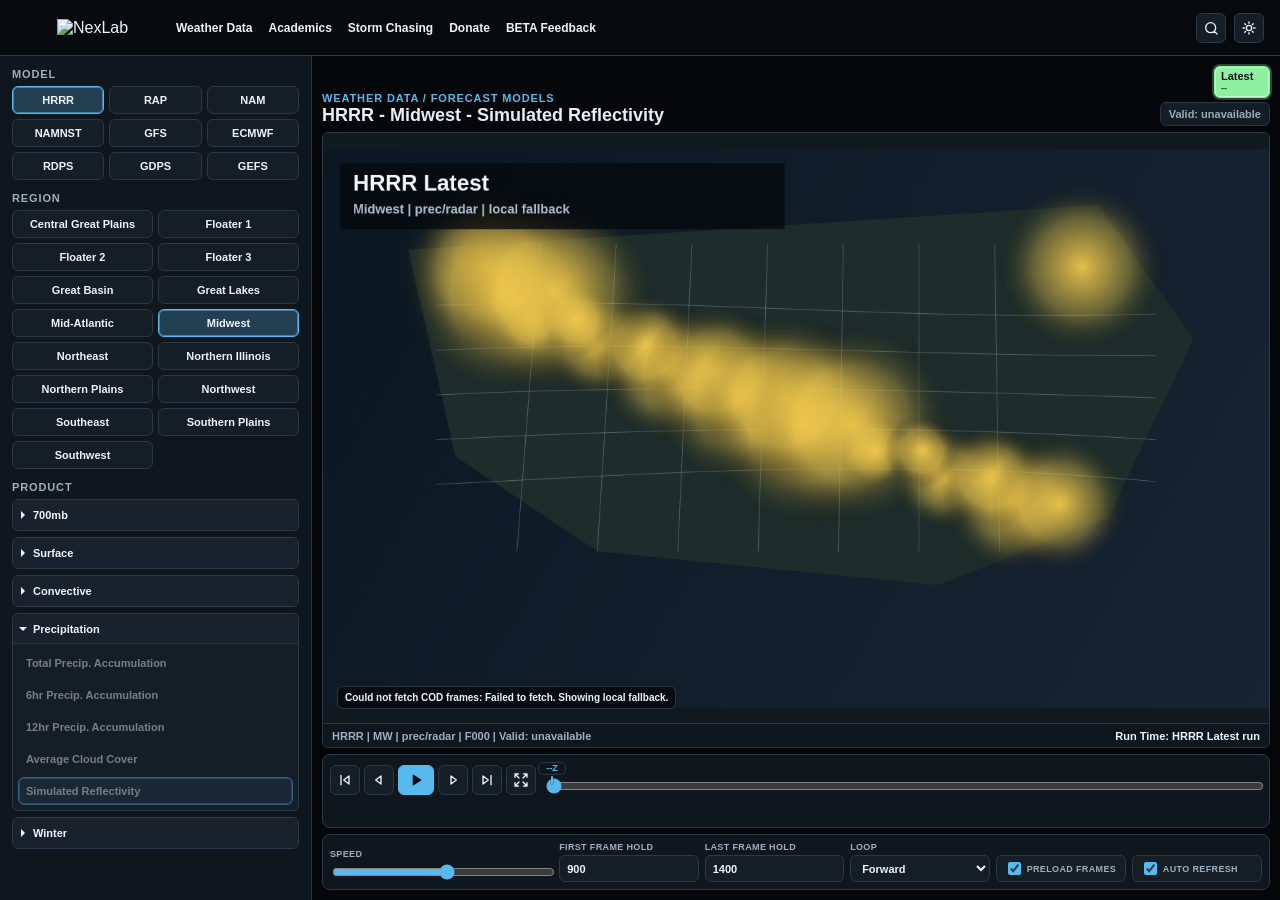
==== index.html @ e67a8fa1 "Add files via upload" ====
<!doctype html>
<html lang="en">
<head>
  <meta charset="utf-8">
  <meta name="viewport" content="width=device-width, initial-scale=1">
  <meta name="apple-mobile-web-app-capable" content="yes">
  <meta name="apple-mobile-web-app-title" content="NexLab Models">
  <meta name="theme-color" content="#05070a">
  <title>NexLab Forecast Models - Local Recreation</title>
  <link rel="stylesheet" href="styles.css">
</head>
<body>
  <header class="topbar">
    <a class="brand" href="#" aria-label="NexLab home">
      <img class="brand-cloud" src="https://www.nexlabweather.com/img/logo-cloud-filled.svg" alt="">
      <img class="brand-word" src="https://www.nexlabweather.com/img/logo-text.svg" alt="NexLab">
    </a>
    <nav class="nav" aria-label="Primary">
      <a href="#">Weather Data</a>
      <a href="#">Academics</a>
      <a href="#">Storm Chasing</a>
      <a href="#">Donate</a>
      <a href="#">BETA Feedback</a>
    </nav>
    <div class="toolbar" aria-label="Page tools">
      <button class="icon-button" type="button" title="Search" aria-label="Search">
        <svg viewBox="0 0 24 24"><path d="m21 21-4.3-4.3m2.3-5.2a7.5 7.5 0 1 1-15 0 7.5 7.5 0 0 1 15 0Z"/></svg>
      </button>
      <button id="themeToggle" class="icon-button" type="button" title="Toggle theme" aria-label="Toggle theme">
        <svg viewBox="0 0 24 24"><path d="M12 3v2m0 14v2m9-9h-2M5 12H3m15.4-6.4L17 7M7 17l-1.4 1.4M18.4 18.4 17 17M7 7 5.6 5.6"/><circle cx="12" cy="12" r="4"/></svg>
      </button>
    </div>
  </header>

  <main class="app-shell">
    <aside class="sidebar" aria-label="Forecast model controls">
      <section class="control-group">
        <div class="group-title">MODEL</div>
        <div id="modelButtons" class="option-grid model-grid"></div>
      </section>
      <section class="control-group">
        <div class="group-title">REGION</div>
        <div id="regionButtons" class="option-grid"></div>
      </section>
      <section class="control-group">
        <div class="group-title">PRODUCT</div>
        <div id="productButtons" class="option-grid product-grid"></div>
      </section>
    </aside>

    <section class="viewer" aria-label="Forecast model viewer">
      <div class="viewer-head">
        <div>
          <p class="crumb">Weather Data / Forecast Models</p>
          <h1 id="title">GFS - Continental US - Composite Reflectivity</h1>
        </div>
        <div class="run-head">
          <div id="runPicker" class="run-picker" role="group" aria-label="Model run"></div>
          <button id="frameInfoButton" class="frame-info-button" type="button">Frame info unavailable</button>
        </div>
      </div>

      <figure class="map-wrap">
        <div class="image-stage">
          <img id="modelImage" class="model-image" alt="COD forecast model frame">
          <canvas id="weatherCanvas" width="1320" height="780" aria-label="Synthetic weather model fallback"></canvas>
          <div id="loadingStatus" class="loading-status">Loading COD model frames...</div>
        </div>
        <figcaption id="caption">
          <span id="captionMain" class="caption-main">GFS | CONUS | Composite Reflectivity | Forecast hour 000</span>
          <span id="captionRun" class="caption-run">Run Time: unavailable</span>
        </figcaption>
      </figure>

      <div class="timeline-panel">
        <div class="transport" role="group" aria-label="Animation controls">
          <button id="firstFrame" class="icon-button" type="button" title="First frame" aria-label="First frame">
            <svg viewBox="0 0 24 24"><path d="M6 5v14M18 6l-8 6 8 6V6Z"/></svg>
          </button>
          <button id="prevFrame" class="icon-button" type="button" title="Previous frame" aria-label="Previous frame">
            <svg viewBox="0 0 24 24"><path d="m15 6-8 6 8 6V6Z"/></svg>
          </button>
          <button id="playPause" class="play-button" type="button" aria-label="Play animation">
            <svg viewBox="0 0 24 24"><path id="playIcon" d="M8 5v14l11-7L8 5Z"/></svg>
          </button>
          <button id="nextFrame" class="icon-button" type="button" title="Next frame" aria-label="Next frame">
            <svg viewBox="0 0 24 24"><path d="m9 6 8 6-8 6V6Z"/></svg>
          </button>
          <button id="lastFrame" class="icon-button" type="button" title="Last frame" aria-label="Last frame">
            <svg viewBox="0 0 24 24"><path d="M18 5v14M6 6l8 6-8 6V6Z"/></svg>
          </button>
          <button id="expandViewer" class="icon-button" type="button" title="Expand viewer" aria-label="Expand viewer">
            <svg viewBox="0 0 24 24"><path d="M8 3H3v5M16 3h5v5M21 16v5h-5M3 16v5h5M9 9 3 3M15 9l6-6M15 15l6 6M9 15l-6 6"/></svg>
          </button>
        </div>
        <div class="slider-wrap">
          <input id="frameSlider" type="range" min="0" max="84" step="3" value="0" aria-label="Forecast hour">
          <div id="sliderMarker" class="slider-marker" aria-hidden="true"><span>VT --</span></div>
        </div>
        <div id="frameTicks" class="frame-ticks" aria-hidden="true"></div>
      </div>

      <div class="loop-panel" aria-label="Loop settings">
        <label>
          <span>Speed</span>
          <input id="speedSlider" type="range" min="80" max="1200" step="20" value="650">
        </label>
        <label>
          <span>First frame hold</span>
          <input id="firstHold" type="number" min="0" max="5000" step="100" value="900">
        </label>
        <label>
          <span>Last frame hold</span>
          <input id="lastHold" type="number" min="0" max="5000" step="100" value="1400">
        </label>
        <label>
          <span>Loop</span>
          <select id="loopMode">
            <option value="forward">Forward</option>
            <option value="bounce">Bounce</option>
            <option value="once">Once</option>
          </select>
        </label>
        <label class="checkbox-label">
          <input id="preloadToggle" type="checkbox" checked>
          <span>Preload frames</span>
        </label>
        <label class="checkbox-label">
          <input id="autoRefreshToggle" type="checkbox" checked>
          <span>Auto refresh</span>
        </label>
      </div>

      <div id="hotkeyHelp" class="hotkey-help" hidden role="dialog" aria-modal="true" aria-labelledby="hotkeyHelpTitle">
        <div class="hotkey-help-panel">
          <div class="hotkey-help-head">
            <h2 id="hotkeyHelpTitle">Hotkeys</h2>
            <button id="closeHotkeyHelp" class="icon-button" type="button" title="Close hotkeys" aria-label="Close hotkeys">
              <svg viewBox="0 0 24 24"><path d="M18 6 6 18M6 6l12 12"/></svg>
            </button>
          </div>
          <div class="hotkey-list">
            <span><kbd>?</kbd> Hotkeys</span>
            <span><kbd>Esc</kbd> Close</span>
            <span><kbd>X</kbd> Expand</span>
            <span><kbd>U</kbd> Continental U.S.</span>
            <span><kbd>Space</kbd> Play / pause</span>
            <span><kbd>Left</kbd>/<kbd>Right</kbd> Frame</span>
            <span><kbd>Up</kbd>/<kbd>Down</kbd> Run time</span>
            <span><kbd>0</kbd> 0-3km CAPE</span>
            <span><kbd>1</kbd> 0-1km SRH</span>
            <span><kbd>3</kbd> 0-3km SRH</span>
            <span><kbd>6</kbd> 6hr helicity</span>
            <span><kbd>7</kbd> 700mb UVV</span>
            <span><kbd>B</kbd> SBCAPE</span>
            <span><kbd>D</kbd> Dewpoint</span>
            <span><kbd>E</kbd> Theta-E</span>
            <span><kbd>F</kbd> Floater 1</span>
            <span><kbd>G</kbd> Gusts</span>
            <span><kbd>H</kbd> Helicity swaths</span>
            <span><kbd>L</kbd> Lightning</span>
            <span><kbd>M</kbd> MLCAPE</span>
            <span><kbd>N</kbd> Northern Illinois</span>
            <span><kbd>P</kbd> Total precip</span>
            <span><kbd>R</kbd> Reflectivity</span>
            <span><kbd>S</kbd> Supercell composite</span>
            <span><kbd>T</kbd> Temperature</span>
            <span><kbd>V</kbd> VIL</span>
            <span><kbd>Shift</kbd>+<kbd>F</kbd> Floater 2</span>
            <span><kbd>Shift</kbd>+<kbd>P</kbd> Sig tor</span>
            <span><kbd>Shift</kbd>+<kbd>2</kbd> 250mb wind</span>
            <span><kbd>Shift</kbd>+<kbd>5</kbd> 500mb wind</span>
            <span><kbd>Shift</kbd>+<kbd>7</kbd> 700mb wind</span>
            <span><kbd>Shift</kbd>+<kbd>8</kbd> 850mb wind</span>
            <span><kbd>Shift</kbd>+<kbd>9</kbd> 925mb wind</span>
            <span><kbd>Shift</kbd>+<kbd>Space</kbd> Forward / rock</span>
            <span><kbd>Shift</kbd>+<kbd>V</kbd> 500mb vorticity</span>
            <span><kbd>Ctrl</kbd>+<kbd>F</kbd> Floater 3</span>
            <span><kbd>Ctrl</kbd>+<kbd>V</kbd> Surface vorticity</span>
          </div>
        </div>
      </div>
    </section>
  </main>

  <script src="app.js"></script>
</body>
</html>
---- styles.css ----
:root {
  color-scheme: dark;
  --bg: #05070a;
  --panel: #10161d;
  --panel-2: #151d26;
  --line: #2b3845;
  --line-strong: #425468;
  --text: #edf4fb;
  --muted: #9eb0bf;
  --accent: #58b9ef;
  --accent-2: #f2c94c;
  --hot: #f05a4f;
  --green: #58c783;
  --shadow: 0 18px 50px rgba(0, 0, 0, .35);
  font-family: Inter, Arial, Helvetica, sans-serif;
}

* { box-sizing: border-box; }

body {
  margin: 0;
  min-height: 100vh;
  background: var(--bg);
  color: var(--text);
}

body.light {
  color-scheme: light;
  --bg: #eef2f6;
  --panel: #ffffff;
  --panel-2: #f7f9fb;
  --line: #d6dee7;
  --line-strong: #aab9c8;
  --text: #17212b;
  --muted: #5e6f80;
  --shadow: 0 14px 40px rgba(38, 61, 82, .16);
}

.topbar {
  position: sticky;
  top: 0;
  z-index: 10;
  display: flex;
  align-items: center;
  gap: 18px;
  height: 56px;
  padding: 0 16px;
  border-bottom: 1px solid var(--line);
  background: rgba(7, 11, 15, .92);
  backdrop-filter: blur(12px);
}

body.light .topbar { background: rgba(255, 255, 255, .9); }

.brand {
  display: inline-flex;
  align-items: center;
  gap: 7px;
  color: var(--text);
  text-decoration: none;
  min-width: 142px;
}

.brand-cloud {
  width: 34px;
  height: auto;
  display: block;
}

.brand-word {
  width: 96px;
  height: auto;
  display: block;
}

.nav {
  display: flex;
  align-items: center;
  gap: 16px;
  flex: 1;
}

.nav a {
  color: var(--text);
  font-size: 12px;
  font-weight: 700;
  text-decoration: none;
  white-space: nowrap;
}

.nav a:hover { color: var(--accent); }

.toolbar {
  display: flex;
  gap: 8px;
}

button {
  font: inherit;
  color: inherit;
}

.icon-button,
.play-button {
  display: inline-grid;
  place-items: center;
  width: 30px;
  height: 30px;
  border: 1px solid var(--line);
  border-radius: 6px;
  background: var(--panel-2);
  cursor: pointer;
}

.icon-button:hover,
.play-button:hover {
  border-color: var(--accent);
}

.icon-button svg,
.play-button svg {
  width: 16px;
  height: 16px;
  fill: none;
  stroke: currentColor;
  stroke-width: 2;
  stroke-linecap: round;
  stroke-linejoin: round;
}

.play-button {
  width: 36px;
  background: var(--accent);
  color: #061019;
  border-color: var(--accent);
}

.play-button svg { fill: currentColor; stroke: currentColor; }

.app-shell {
  display: grid;
  grid-template-columns: 312px minmax(0, 1fr);
  height: calc(100vh - 56px);
  height: calc(100dvh - 56px);
  min-height: 0;
  overflow: hidden;
}

.sidebar {
  border-right: 1px solid var(--line);
  background: var(--panel);
  padding: 12px;
  overflow: auto;
}

.control-group + .control-group { margin-top: 12px; }

.group-title,
.label,
.crumb {
  color: var(--muted);
  font-size: 11px;
  font-weight: 800;
  letter-spacing: .08em;
  text-transform: uppercase;
}

.option-grid {
  display: grid;
  grid-template-columns: repeat(2, minmax(0, 1fr));
  gap: 5px;
  margin-top: 6px;
}

.model-grid { grid-template-columns: repeat(3, minmax(0, 1fr)); }
.product-grid {
  display: block;
}

.option {
  min-height: 28px;
  display: grid;
  align-items: center;
  padding: 5px 7px;
  border: 1px solid var(--line);
  border-radius: 6px;
  background: var(--panel-2);
  color: var(--text);
  font-size: 11px;
  font-weight: 800;
  line-height: 1.15;
  cursor: pointer;
  user-select: none;
}

.option:hover { border-color: var(--line-strong); }
.option.active {
  border-color: var(--accent);
  background: color-mix(in srgb, var(--accent) 22%, var(--panel-2));
  box-shadow: inset 0 0 0 1px color-mix(in srgb, var(--accent) 55%, transparent);
}

.viewer {
  min-width: 0;
  min-height: 0;
  display: grid;
  grid-template-rows: auto minmax(0, 1fr) auto auto;
  padding: 10px;
  overflow: hidden;
}

.viewer-head {
  display: flex;
  align-items: flex-end;
  justify-content: space-between;
  gap: 10px;
  margin-bottom: 6px;
}

.viewer-head > div:first-child {
  min-width: 0;
}

.crumb {
  margin: 0 0 2px;
  color: var(--accent);
}

h1 {
  margin: 0;
  font-size: 18px;
  line-height: 1.1;
  white-space: nowrap;
  overflow: hidden;
  text-overflow: ellipsis;
}

.run-picker {
  display: flex;
  gap: 4px;
  flex-wrap: wrap;
  justify-content: flex-end;
}

.run-head {
  display: grid;
  justify-items: end;
  gap: 4px;
  min-width: 280px;
}

.frame-info-button {
  max-width: 100%;
  min-height: 24px;
  border: 1px solid var(--line);
  border-radius: 6px;
  background: var(--panel-2);
  color: var(--muted);
  padding: 0 8px;
  font-size: 11px;
  font-weight: 900;
  line-height: 1.1;
  white-space: nowrap;
  overflow: hidden;
  text-overflow: ellipsis;
  cursor: default;
}

.run {
  min-width: 56px;
  min-height: 32px;
  border: 1px solid var(--line);
  border-radius: 6px;
  background: var(--panel-2);
  color: var(--text);
  font-weight: 800;
  cursor: pointer;
  padding: 3px 6px;
  text-align: left;
}

.run.active {
  border-color: #8ff0a4;
  color: #07150b;
  background: #8ff0a4;
  box-shadow: 0 0 0 2px rgba(143, 240, 164, .28), inset 0 0 0 1px rgba(255, 255, 255, .45);
}

.run.partial {
  border-color: var(--accent-2);
  background: color-mix(in srgb, var(--accent-2) 22%, var(--panel-2));
}

.run.full {
  border-color: #8ff0a4;
  background: color-mix(in srgb, #8ff0a4 22%, var(--panel-2));
}

.run.active.partial {
  border-color: var(--accent-2);
  background: var(--accent-2);
  color: #07150b;
  box-shadow: 0 0 0 2px color-mix(in srgb, var(--accent-2) 30%, transparent), inset 0 0 0 1px rgba(255, 255, 255, .45);
}

.run.active.full {
  border-color: #8ff0a4;
  background: #8ff0a4;
  color: #07150b;
  box-shadow: 0 0 0 2px rgba(143, 240, 164, .28), inset 0 0 0 1px rgba(255, 255, 255, .45);
}

.run-name,
.run-progress {
  display: block;
  line-height: 1.05;
}

.run-name {
  font-size: 11px;
}

.run-progress {
  margin-top: 2px;
  color: var(--muted);
  font-size: 9px;
  font-weight: 900;
}

.run.active .run-progress {
  color: #0b4a1c;
}

.run.full .run-progress {
  color: #8ff0a4;
}

.run.active.full .run-progress {
  color: #0b4a1c;
}

.run.partial .run-progress {
  color: var(--accent-2);
}

.run.active.partial .run-progress {
  color: #0b4a1c;
}

.map-wrap {
  margin: 0;
  min-height: 0;
  display: grid;
  grid-template-rows: minmax(0, 1fr) auto;
  border: 1px solid var(--line);
  border-radius: 6px;
  overflow: hidden;
  background: #111820;
  box-shadow: var(--shadow);
}

.image-stage {
  position: relative;
  min-height: 0;
  display: grid;
  place-items: center;
  background: #101820;
}

.model-image,
canvas {
  display: block;
  width: 100%;
  height: 100%;
  min-height: 0;
  max-height: 100%;
  background: #101820;
  object-fit: contain;
}

canvas {
  display: none;
}

.using-fallback canvas {
  display: block;
}

.using-fallback .model-image {
  display: none;
}

.loading-status {
  position: absolute;
  left: 14px;
  bottom: 14px;
  max-width: calc(100% - 28px);
  padding: 5px 7px;
  border: 1px solid rgba(255,255,255,.16);
  border-radius: 6px;
  background: rgba(5, 8, 12, .78);
  color: #edf4fb;
  font-size: 10px;
  font-weight: 800;
  pointer-events: none;
}

figcaption {
  min-height: 24px;
  display: flex;
  align-items: center;
  justify-content: space-between;
  gap: 12px;
  padding: 0 9px;
  border-top: 1px solid var(--line);
  background: var(--panel);
  color: var(--muted);
  font-size: 11px;
  font-weight: 700;
  white-space: nowrap;
  overflow: hidden;
  text-overflow: ellipsis;
}

.caption-main {
  min-width: 0;
  overflow: hidden;
  text-overflow: ellipsis;
  white-space: nowrap;
}

.caption-run {
  flex: 0 0 auto;
  margin-left: auto;
  color: var(--text);
  text-align: right;
  white-space: nowrap;
}

.timeline-panel {
  display: grid;
  grid-template-columns: auto minmax(0, 1fr);
  gap: 8px;
  align-items: center;
  margin-top: 6px;
  padding: 7px;
  border: 1px solid var(--line);
  border-radius: 8px;
  background: var(--panel);
}

.viewer.expanded,
.viewer:fullscreen {
  position: fixed;
  inset: 0;
  z-index: 100;
  width: 100vw;
  height: 100vh;
  padding: 14px;
  background: var(--bg);
}

.viewer.expanded .viewer-head,
.viewer:fullscreen .viewer-head {
  margin-bottom: 10px;
}

.viewer.expanded .timeline-panel,
.viewer:fullscreen .timeline-panel {
  margin-top: 10px;
}

.viewer.expanded .loop-panel,
.viewer:fullscreen .loop-panel {
  margin-top: 8px;
}

.transport {
  display: flex;
  align-items: center;
  gap: 4px;
}

input[type="range"] {
  width: 100%;
  accent-color: var(--accent);
}

.slider-wrap {
  min-width: 0;
  position: relative;
  padding-top: 14px;
}

.slider-marker {
  position: absolute;
  top: 0;
  left: 0;
  transform: translateX(-50%);
  display: grid;
  justify-items: center;
  gap: 1px;
  color: var(--accent);
  font-size: 9px;
  font-weight: 900;
  line-height: 1;
  pointer-events: none;
  white-space: nowrap;
  text-align: center;
}

.slider-marker::after {
  content: "";
  width: 2px;
  height: 8px;
  border-radius: 2px;
  background: currentColor;
  box-shadow: 0 0 0 1px rgba(0,0,0,.22);
}

.slider-marker span {
  min-width: 28px;
  padding: 1px 4px;
  border: 1px solid var(--line);
  border-radius: 5px;
  background: var(--panel);
  text-align: center;
}

.frame-ticks {
  grid-column: 2;
  position: relative;
  height: 14px;
  color: var(--muted);
  font-size: 9px;
  font-weight: 700;
  padding: 0;
}

.frame-ticks span {
  position: absolute;
  top: 0;
  transform: translateX(-50%);
  text-align: center;
  white-space: nowrap;
}

.loop-panel {
  display: grid;
  grid-template-columns: minmax(150px, 1.2fr) repeat(3, minmax(104px, .75fr)) repeat(2, minmax(112px, .7fr));
  gap: 6px;
  align-items: end;
  margin-top: 6px;
  padding: 7px;
  border: 1px solid var(--line);
  border-radius: 8px;
  background: var(--panel);
}

.loop-panel label {
  display: grid;
  gap: 3px;
  color: var(--muted);
  font-size: 9px;
  font-weight: 800;
  letter-spacing: .04em;
  text-transform: uppercase;
}

.loop-panel input[type="number"],
.loop-panel select {
  width: 100%;
  min-height: 27px;
  border: 1px solid var(--line);
  border-radius: 6px;
  background: var(--panel-2);
  color: var(--text);
  padding: 0 7px;
  font: inherit;
  font-size: 11px;
  font-weight: 800;
}

.checkbox-label {
  grid-template-columns: auto 1fr;
  align-items: center;
  min-height: 27px;
  padding: 0 7px;
  border: 1px solid var(--line);
  border-radius: 6px;
  background: var(--panel-2);
}

.checkbox-label input {
  accent-color: var(--accent);
}

.option[disabled] {
  opacity: .45;
  cursor: not-allowed;
}

.option .count {
  color: var(--muted);
  font-size: 10px;
  font-weight: 800;
}

.product-accordion {
  border: 1px solid var(--line);
  border-radius: 6px;
  overflow: hidden;
  background: var(--panel-2);
}

.product-accordion + .product-accordion {
  margin-top: 6px;
}

.product-accordion-header {
  width: 100%;
  min-height: 30px;
  display: grid;
  grid-template-columns: minmax(0, 1fr) auto;
  align-items: center;
  gap: 8px;
  border: 0;
  border-bottom: 1px solid transparent;
  background: color-mix(in srgb, var(--panel-2) 82%, var(--line));
  color: var(--text);
  padding: 0 8px;
  font-size: 11px;
  font-weight: 900;
  text-align: left;
  cursor: pointer;
}

.product-accordion-header::before {
  content: "";
  width: 0;
  height: 0;
  border-left: 4px solid currentColor;
  border-top: 4px solid transparent;
  border-bottom: 4px solid transparent;
  transform: rotate(0deg);
  transition: transform .15s ease;
}

.product-accordion-header {
  grid-template-columns: auto minmax(0, 1fr) auto;
}

.product-accordion.open .product-accordion-header {
  border-bottom-color: var(--line);
}

.product-accordion.open .product-accordion-header::before {
  transform: rotate(90deg);
}

.product-accordion-meta {
  color: var(--muted);
  font-size: 10px;
  font-weight: 800;
}

.product-accordion-list {
  display: none;
  padding: 5px;
}

.product-accordion.open .product-accordion-list {
  display: grid;
  gap: 4px;
}

.product-option {
  border-color: transparent;
  background: transparent;
  grid-template-columns: minmax(0, 1fr);
  justify-items: start;
}

.product-option:hover {
  background: color-mix(in srgb, var(--accent) 10%, transparent);
}

.product-option.active {
  background: color-mix(in srgb, var(--accent) 18%, transparent);
}

.hotkey-help {
  position: fixed;
  inset: 0;
  z-index: 200;
  display: grid;
  place-items: center;
  padding: 24px;
  background: rgba(0, 0, 0, .66);
}

.hotkey-help[hidden] {
  display: none;
}

.hotkey-help-panel {
  width: min(820px, 100%);
  max-height: min(760px, calc(100vh - 48px));
  overflow: auto;
  border: 1px solid var(--line-strong);
  border-radius: 8px;
  background: var(--panel);
  box-shadow: var(--shadow);
}

.hotkey-help-head {
  position: sticky;
  top: 0;
  display: flex;
  align-items: center;
  justify-content: space-between;
  gap: 12px;
  padding: 14px 16px;
  border-bottom: 1px solid var(--line);
  background: var(--panel);
}

.hotkey-help h2 {
  margin: 0;
  color: var(--text);
  font-size: 22px;
  line-height: 1.1;
}

.hotkey-list {
  display: grid;
  grid-template-columns: repeat(2, minmax(0, 1fr));
  gap: 10px 18px;
  padding: 16px;
  color: var(--muted);
  font-size: 15px;
  font-weight: 800;
}

kbd {
  display: inline-grid;
  place-items: center;
  min-width: 30px;
  min-height: 26px;
  margin-right: 6px;
  padding: 2px 8px;
  border: 1px solid var(--line-strong);
  border-bottom-width: 2px;
  border-radius: 5px;
  background: var(--panel-2);
  color: var(--text);
  font: inherit;
  font-size: 13px;
}

@media (max-width: 980px) {
  .topbar {
    height: auto;
    min-height: 70px;
    flex-wrap: wrap;
    gap: 12px;
    padding: 14px;
  }

  .nav {
    order: 3;
    width: 100%;
    gap: 14px;
    overflow-x: auto;
    padding-bottom: 2px;
  }

  .toolbar { margin-left: auto; }

  .app-shell {
    grid-template-columns: 1fr;
    height: auto;
    min-height: 0;
    overflow: visible;
  }

  .sidebar {
    display: grid;
    grid-template-columns: repeat(2, minmax(0, 1fr));
    gap: 18px;
    border-right: 0;
    border-bottom: 1px solid var(--line);
  }

  .control-group + .control-group {
    margin-top: 0;
  }

  .loop-panel {
    grid-template-columns: repeat(2, minmax(0, 1fr));
  }
}

@media (max-width: 700px) {
  .topbar {
    min-height: 48px;
    padding: 8px 10px;
    gap: 8px;
  }

  .brand {
    min-width: 118px;
  }

  .brand-cloud {
    width: 28px;
  }

  .brand-word {
    width: 82px;
  }

  .nav,
  .toolbar {
    display: none;
  }

  .app-shell {
    display: block;
  }

  .sidebar,
  .viewer {
    padding: 8px;
  }

  .sidebar {
    grid-template-columns: 1fr;
    max-height: 38dvh;
    overflow: auto;
  }

  .control-group + .control-group {
    margin-top: 8px;
  }

  .option-grid {
    grid-template-columns: repeat(2, minmax(0, 1fr));
  }

  .model-grid {
    grid-template-columns: repeat(3, minmax(0, 1fr));
  }

  .option {
    min-height: 34px;
    font-size: 12px;
    padding: 6px 7px;
  }

  .viewer-head,
  .timeline-panel {
    grid-template-columns: 1fr;
  }

  .viewer {
    height: auto;
    overflow: visible;
  }

  .map-wrap {
    height: clamp(300px, 48dvh, 520px);
    min-height: 0;
  }

  .viewer-head {
    align-items: flex-start;
    gap: 6px;
  }

  .run-picker {
    width: 100%;
    flex-wrap: nowrap;
    justify-content: flex-start;
    overflow-x: auto;
    padding-bottom: 2px;
  }

  .run {
    flex: 0 0 auto;
    min-width: 62px;
  }

  .run-head {
    justify-items: start;
    min-width: 0;
    width: 100%;
  }

  h1 {
    font-size: 16px;
    white-space: normal;
  }

  figcaption {
    min-height: 28px;
    font-size: 10px;
    gap: 8px;
  }

  .caption-run {
    max-width: 46%;
    overflow: hidden;
    text-overflow: ellipsis;
  }

  .frame-ticks {
    grid-column: 1;
    height: 18px;
    font-size: 10px;
    overflow: hidden;
  }

  .timeline-panel {
    gap: 6px;
    padding: 6px;
  }

  .transport {
    justify-content: space-between;
  }

  .icon-button,
  .play-button {
    width: 36px;
    height: 34px;
  }

  .loop-panel {
    grid-template-columns: repeat(2, minmax(0, 1fr));
  }

  .loop-panel label:first-child {
    grid-column: 1 / -1;
  }

  .hotkey-list {
    grid-template-columns: 1fr;
  }

  .hotkey-help {
    padding: 10px;
  }

  .hotkey-help-panel {
    max-height: calc(100dvh - 20px);
  }
}
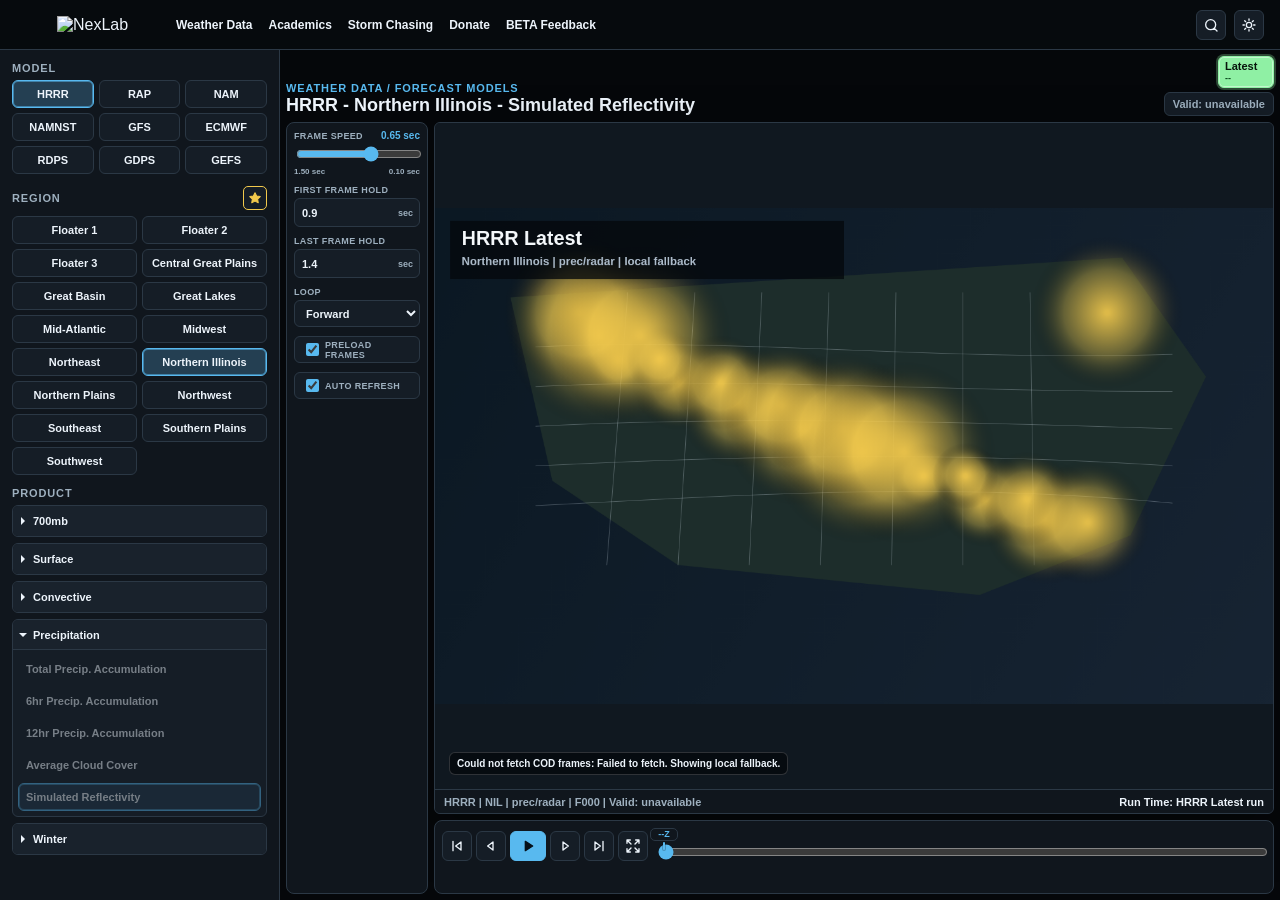
==== commit 85ffcfc2: "Add files via upload" ====
--- a/index.html
+++ b/index.html
@@ -39,7 +39,12 @@
         <div id="modelButtons" class="option-grid model-grid"></div>
       </section>
       <section class="control-group">
-        <div class="group-title">REGION</div>
+        <div class="group-title-row">
+          <div class="group-title">REGION</div>
+          <button id="defaultRegionButton" class="default-region-button" type="button" title="Set selected region as default" aria-label="Set selected region as default" aria-pressed="false">
+            <svg viewBox="0 0 24 24" aria-hidden="true"><path d="m12 3 2.8 5.7 6.2.9-4.5 4.4 1.1 6.2-5.6-2.9-5.6 2.9 1.1-6.2L3 9.6l6.2-.9L12 3Z"/></svg>
+          </button>
+        </div>
         <div id="regionButtons" class="option-grid"></div>
       </section>
       <section class="control-group">
@@ -101,23 +106,24 @@
       </div>
 
       <div class="loop-panel" aria-label="Loop settings">
-        <label>
-          <span>Speed</span>
-          <input id="speedSlider" type="range" min="80" max="1200" step="20" value="650">
+        <label class="speed-setting">
+          <span class="control-label-row"><span>Frame speed</span><output id="speedValue">0.65 sec</output></span>
+          <input id="speedSlider" type="range" min="100" max="1500" step="50" value="950" aria-label="Frame speed; move right for faster">
+          <span class="range-scale"><span>1.50 sec</span><span>0.10 sec</span></span>
         </label>
         <label>
           <span>First frame hold</span>
-          <input id="firstHold" type="number" min="0" max="5000" step="100" value="900">
+          <span class="unit-input"><input id="firstHold" type="number" min="0" max="5" step="0.1" value="0.9"><span>sec</span></span>
         </label>
         <label>
           <span>Last frame hold</span>
-          <input id="lastHold" type="number" min="0" max="5000" step="100" value="1400">
+          <span class="unit-input"><input id="lastHold" type="number" min="0" max="5" step="0.1" value="1.4"><span>sec</span></span>
         </label>
         <label>
           <span>Loop</span>
           <select id="loopMode">
             <option value="forward">Forward</option>
-            <option value="bounce">Bounce</option>
+            <option value="bounce">Rock</option>
             <option value="once">Once</option>
           </select>
         </label>
--- a/styles.css
+++ b/styles.css
@@ -43,7 +43,7 @@
   display: flex;
   align-items: center;
   gap: 18px;
-  height: 56px;
+  height: 50px;
   padding: 0 16px;
   border-bottom: 1px solid var(--line);
   background: rgba(7, 11, 15, .92);
@@ -139,9 +139,9 @@
 
 .app-shell {
   display: grid;
-  grid-template-columns: 312px minmax(0, 1fr);
-  height: calc(100vh - 56px);
-  height: calc(100dvh - 56px);
+  grid-template-columns: 280px minmax(0, 1fr);
+  height: calc(100vh - 50px);
+  height: calc(100dvh - 50px);
   min-height: 0;
   overflow: hidden;
 }
@@ -155,6 +155,13 @@
 
 .control-group + .control-group { margin-top: 12px; }
 
+.group-title-row {
+  display: flex;
+  align-items: center;
+  justify-content: space-between;
+  gap: 8px;
+}
+
 .group-title,
 .label,
 .crumb {
@@ -163,6 +170,42 @@
   font-weight: 800;
   letter-spacing: .08em;
   text-transform: uppercase;
+}
+
+.default-region-button {
+  display: inline-grid;
+  place-items: center;
+  width: 24px;
+  height: 24px;
+  padding: 0;
+  border: 1px solid var(--line);
+  border-radius: 5px;
+  background: var(--panel-2);
+  color: var(--muted);
+  cursor: pointer;
+}
+
+.default-region-button:hover {
+  border-color: var(--accent);
+  color: var(--accent);
+}
+
+.default-region-button.active {
+  border-color: var(--accent-2);
+  color: var(--accent-2);
+}
+
+.default-region-button svg {
+  width: 14px;
+  height: 14px;
+  fill: none;
+  stroke: currentColor;
+  stroke-width: 1.8;
+  stroke-linejoin: round;
+}
+
+.default-region-button.active svg {
+  fill: currentColor;
 }
 
 .option-grid {
@@ -204,17 +247,21 @@
   min-width: 0;
   min-height: 0;
   display: grid;
-  grid-template-rows: auto minmax(0, 1fr) auto auto;
-  padding: 10px;
+  grid-template-columns: 142px minmax(0, 1fr);
+  grid-template-rows: auto minmax(0, 1fr) auto;
+  gap: 6px;
+  padding: 6px;
   overflow: hidden;
 }
 
 .viewer-head {
+  grid-column: 1 / -1;
+  grid-row: 1;
   display: flex;
   align-items: flex-end;
   justify-content: space-between;
   gap: 10px;
-  margin-bottom: 6px;
+  margin-bottom: 0;
 }
 
 .viewer-head > div:first-child {
@@ -348,6 +395,8 @@
 }
 
 .map-wrap {
+  grid-column: 2;
+  grid-row: 2;
   margin: 0;
   min-height: 0;
   display: grid;
@@ -438,11 +487,13 @@
 }
 
 .timeline-panel {
+  grid-column: 2;
+  grid-row: 3;
   display: grid;
   grid-template-columns: auto minmax(0, 1fr);
   gap: 8px;
   align-items: center;
-  margin-top: 6px;
+  margin-top: 0;
   padding: 7px;
   border: 1px solid var(--line);
   border-radius: 8px;
@@ -456,23 +507,23 @@
   z-index: 100;
   width: 100vw;
   height: 100vh;
-  padding: 14px;
+  padding: 6px;
   background: var(--bg);
 }
 
 .viewer.expanded .viewer-head,
 .viewer:fullscreen .viewer-head {
-  margin-bottom: 10px;
+  margin-bottom: 0;
 }
 
 .viewer.expanded .timeline-panel,
 .viewer:fullscreen .timeline-panel {
-  margin-top: 10px;
+  margin-top: 0;
 }
 
 .viewer.expanded .loop-panel,
 .viewer:fullscreen .loop-panel {
-  margin-top: 8px;
+  margin-top: 0;
 }
 
 .transport {
@@ -546,11 +597,13 @@
 }
 
 .loop-panel {
-  display: grid;
-  grid-template-columns: minmax(150px, 1.2fr) repeat(3, minmax(104px, .75fr)) repeat(2, minmax(112px, .7fr));
-  gap: 6px;
-  align-items: end;
-  margin-top: 6px;
+  grid-column: 1;
+  grid-row: 2 / 4;
+  display: grid;
+  grid-template-columns: minmax(0, 1fr);
+  align-content: start;
+  gap: 9px;
+  margin: 0;
   padding: 7px;
   border: 1px solid var(--line);
   border-radius: 8px;
@@ -565,6 +618,54 @@
   font-weight: 800;
   letter-spacing: .04em;
   text-transform: uppercase;
+}
+
+.control-label-row,
+.range-scale {
+  display: flex;
+  align-items: center;
+  justify-content: space-between;
+  gap: 5px;
+}
+
+.control-label-row output {
+  color: var(--accent);
+  font-size: 10px;
+  font-weight: 900;
+  letter-spacing: 0;
+  text-transform: none;
+}
+
+.range-scale {
+  color: var(--muted);
+  font-size: 8px;
+  letter-spacing: 0;
+  text-transform: none;
+}
+
+.unit-input {
+  display: grid;
+  grid-template-columns: minmax(0, 1fr) auto;
+  align-items: center;
+  min-height: 29px;
+  border: 1px solid var(--line);
+  border-radius: 6px;
+  background: var(--panel-2);
+  overflow: hidden;
+}
+
+.unit-input > span {
+  padding: 0 6px 0 3px;
+  color: var(--muted);
+  font-size: 9px;
+  letter-spacing: 0;
+  text-transform: lowercase;
+}
+
+.loop-panel .unit-input input[type="number"] {
+  min-width: 0;
+  border: 0;
+  background: transparent;
 }
 
 .loop-panel input[type="number"],
@@ -797,7 +898,7 @@
   }
 
   .loop-panel {
-    grid-template-columns: repeat(2, minmax(0, 1fr));
+    grid-template-columns: minmax(0, 1fr);
   }
 }
 
@@ -864,11 +965,16 @@
   }
 
   .viewer {
+    grid-template-columns: 1fr;
+    grid-template-rows: auto auto auto auto;
+    gap: 6px;
     height: auto;
     overflow: visible;
   }
 
   .map-wrap {
+    grid-column: 1;
+    grid-row: 2;
     height: clamp(300px, 48dvh, 520px);
     min-height: 0;
   }
@@ -922,6 +1028,8 @@
   }
 
   .timeline-panel {
+    grid-column: 1;
+    grid-row: 3;
     gap: 6px;
     padding: 6px;
   }
@@ -937,6 +1045,8 @@
   }
 
   .loop-panel {
+    grid-column: 1;
+    grid-row: 4;
     grid-template-columns: repeat(2, minmax(0, 1fr));
   }
 
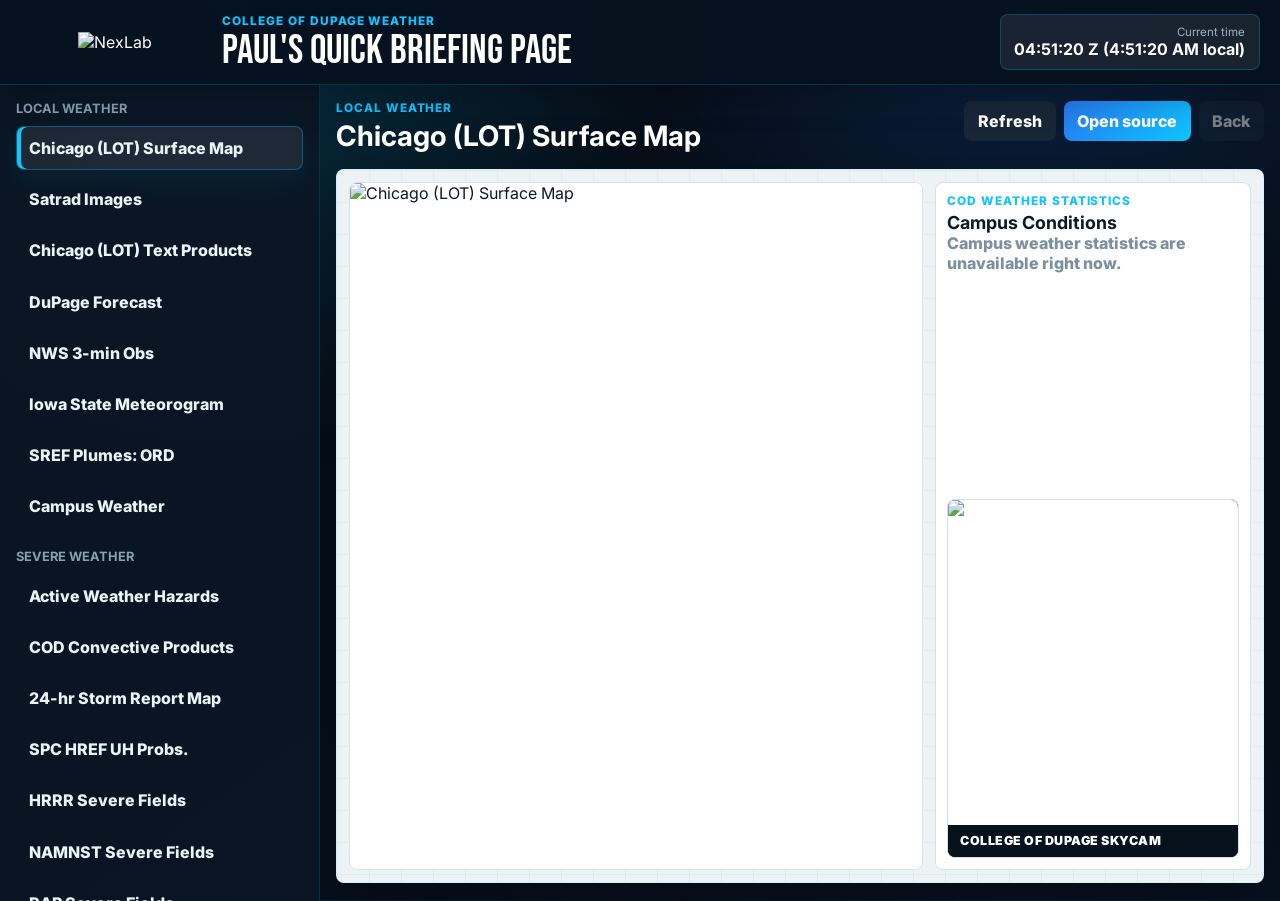
==== commit 5d0f7440: "Add files via upload" ====
--- a/index.html
+++ b/index.html
@@ -1,194 +1,105 @@
 <!doctype html>
 <html lang="en">
-<head>
-  <meta charset="utf-8">
-  <meta name="viewport" content="width=device-width, initial-scale=1">
-  <meta name="apple-mobile-web-app-capable" content="yes">
-  <meta name="apple-mobile-web-app-title" content="NexLab Models">
-  <meta name="theme-color" content="#05070a">
-  <title>NexLab Forecast Models - Local Recreation</title>
-  <link rel="stylesheet" href="styles.css">
-</head>
-<body>
-  <header class="topbar">
-    <a class="brand" href="#" aria-label="NexLab home">
-      <img class="brand-cloud" src="https://www.nexlabweather.com/img/logo-cloud-filled.svg" alt="">
-      <img class="brand-word" src="https://www.nexlabweather.com/img/logo-text.svg" alt="NexLab">
-    </a>
-    <nav class="nav" aria-label="Primary">
-      <a href="#">Weather Data</a>
-      <a href="#">Academics</a>
-      <a href="#">Storm Chasing</a>
-      <a href="#">Donate</a>
-      <a href="#">BETA Feedback</a>
-    </nav>
-    <div class="toolbar" aria-label="Page tools">
-      <button class="icon-button" type="button" title="Search" aria-label="Search">
-        <svg viewBox="0 0 24 24"><path d="m21 21-4.3-4.3m2.3-5.2a7.5 7.5 0 1 1-15 0 7.5 7.5 0 0 1 15 0Z"/></svg>
-      </button>
-      <button id="themeToggle" class="icon-button" type="button" title="Toggle theme" aria-label="Toggle theme">
-        <svg viewBox="0 0 24 24"><path d="M12 3v2m0 14v2m9-9h-2M5 12H3m15.4-6.4L17 7M7 17l-1.4 1.4M18.4 18.4 17 17M7 7 5.6 5.6"/><circle cx="12" cy="12" r="4"/></svg>
-      </button>
-    </div>
-  </header>
-
-  <main class="app-shell">
-    <aside class="sidebar" aria-label="Forecast model controls">
-      <section class="control-group">
-        <div class="group-title">MODEL</div>
-        <div id="modelButtons" class="option-grid model-grid"></div>
-      </section>
-      <section class="control-group">
-        <div class="group-title-row">
-          <div class="group-title">REGION</div>
-          <button id="defaultRegionButton" class="default-region-button" type="button" title="Set selected region as default" aria-label="Set selected region as default" aria-pressed="false">
-            <svg viewBox="0 0 24 24" aria-hidden="true"><path d="m12 3 2.8 5.7 6.2.9-4.5 4.4 1.1 6.2-5.6-2.9-5.6 2.9 1.1-6.2L3 9.6l6.2-.9L12 3Z"/></svg>
-          </button>
-        </div>
-        <div id="regionButtons" class="option-grid"></div>
-      </section>
-      <section class="control-group">
-        <div class="group-title">PRODUCT</div>
-        <div id="productButtons" class="option-grid product-grid"></div>
-      </section>
-    </aside>
-
-    <section class="viewer" aria-label="Forecast model viewer">
-      <div class="viewer-head">
+  <head>
+    <meta charset="utf-8">
+    <meta name="viewport" content="width=device-width, initial-scale=1">
+    <title>Paul's Quick Briefing Page</title>
+    <link rel="preconnect" href="https://fonts.googleapis.com">
+    <link rel="preconnect" href="https://fonts.gstatic.com" crossorigin>
+    <link href="https://fonts.googleapis.com/css2?family=Bebas+Neue&family=Inter:wght@200;400;600;700;900&display=swap" rel="stylesheet">
+    <link rel="stylesheet" href="https://unpkg.com/leaflet@1.9.4/dist/leaflet.css">
+    <link rel="stylesheet" href="styles.css">
+  </head>
+  <body>
+    <header class="topbar">
+      <div class="brand">
+        <a class="brand-logo" href="https://nexlabweather.com/" target="_blank" rel="noreferrer" aria-label="NexLab Weather">
+          <img class="brand-mark" src="https://nexlabweather.com/img/logo-cloud-filled.svg" alt="">
+          <img class="brand-wordmark" src="https://nexlabweather.com/img/logo-text.svg" alt="NexLab">
+        </a>
         <div>
-          <p class="crumb">Weather Data / Forecast Models</p>
-          <h1 id="title">GFS - Continental US - Composite Reflectivity</h1>
-        </div>
-        <div class="run-head">
-          <div id="runPicker" class="run-picker" role="group" aria-label="Model run"></div>
-          <button id="frameInfoButton" class="frame-info-button" type="button">Frame info unavailable</button>
+          <p class="eyebrow">College of DuPage Weather</p>
+          <h1>Paul's Quick Briefing Page</h1>
         </div>
       </div>
+      <div class="clock">
+        <span>Current time</span>
+        <strong id="clock">--:--:-- Z</strong>
+      </div>
+    </header>
 
-      <figure class="map-wrap">
-        <div class="image-stage">
-          <img id="modelImage" class="model-image" alt="COD forecast model frame">
-          <canvas id="weatherCanvas" width="1320" height="780" aria-label="Synthetic weather model fallback"></canvas>
-          <div id="loadingStatus" class="loading-status">Loading COD model frames...</div>
-        </div>
-        <figcaption id="caption">
-          <span id="captionMain" class="caption-main">GFS | CONUS | Composite Reflectivity | Forecast hour 000</span>
-          <span id="captionRun" class="caption-run">Run Time: unavailable</span>
-        </figcaption>
-      </figure>
+    <main class="layout">
+      <nav class="sidebar" aria-label="Product list">
+        <section>
+          <h2>Local Weather</h2>
+          <button class="product active" data-product="chi-surface">Chicago (LOT) Surface Map</button>
+          <button class="product" data-product="satrad-images">Satrad Images</button>
+          <button class="product" data-product="lot-text">Chicago (LOT) Text Products</button>
+          <button class="product" data-product="forecast-dupage">DuPage Forecast</button>
+          <button class="product" data-product="nws-timeseries">NWS 3-min Obs</button>
+          <button class="product" data-product="iowa-state-meteogram">Iowa State Meteorogram</button>
+          <button class="product" data-product="sref-plumes-ord">SREF Plumes: ORD</button>
+          <button class="product" data-product="campus-weather">Campus Weather</button>
+        </section>
 
-      <div class="timeline-panel">
-        <div class="transport" role="group" aria-label="Animation controls">
-          <button id="firstFrame" class="icon-button" type="button" title="First frame" aria-label="First frame">
-            <svg viewBox="0 0 24 24"><path d="M6 5v14M18 6l-8 6 8 6V6Z"/></svg>
-          </button>
-          <button id="prevFrame" class="icon-button" type="button" title="Previous frame" aria-label="Previous frame">
-            <svg viewBox="0 0 24 24"><path d="m15 6-8 6 8 6V6Z"/></svg>
-          </button>
-          <button id="playPause" class="play-button" type="button" aria-label="Play animation">
-            <svg viewBox="0 0 24 24"><path id="playIcon" d="M8 5v14l11-7L8 5Z"/></svg>
-          </button>
-          <button id="nextFrame" class="icon-button" type="button" title="Next frame" aria-label="Next frame">
-            <svg viewBox="0 0 24 24"><path d="m9 6 8 6-8 6V6Z"/></svg>
-          </button>
-          <button id="lastFrame" class="icon-button" type="button" title="Last frame" aria-label="Last frame">
-            <svg viewBox="0 0 24 24"><path d="M18 5v14M6 6l8 6-8 6V6Z"/></svg>
-          </button>
-          <button id="expandViewer" class="icon-button" type="button" title="Expand viewer" aria-label="Expand viewer">
-            <svg viewBox="0 0 24 24"><path d="M8 3H3v5M16 3h5v5M21 16v5h-5M3 16v5h5M9 9 3 3M15 9l6-6M15 15l6 6M9 15l-6 6"/></svg>
-          </button>
-        </div>
-        <div class="slider-wrap">
-          <input id="frameSlider" type="range" min="0" max="84" step="3" value="0" aria-label="Forecast hour">
-          <div id="sliderMarker" class="slider-marker" aria-hidden="true"><span>VT --</span></div>
-        </div>
-        <div id="frameTicks" class="frame-ticks" aria-hidden="true"></div>
-      </div>
+        <section>
+          <h2>Severe Weather</h2>
+          <button class="product" data-product="active-hazards-severe">Active Weather Hazards</button>
+          <button class="product" data-product="convective-frame">COD Convective Products</button>
+          <button class="product" data-product="lsr-map">24-hr Storm Report Map</button>
+          <button class="product" data-product="spc-href">SPC HREF UH Probs.</button>
+          <button class="product" data-product="hrrr-severe">HRRR Severe Fields</button>
+          <button class="product" data-product="namnest-severe">NAMNST Severe Fields</button>
+          <button class="product" data-product="rap-severe">RAP Severe Fields</button>
+          <button class="product" data-product="nam-severe">NAM Severe Fields</button>
+          <button class="product" data-product="gfs-severe">GFS Severe Fields</button>
+          <button class="product" data-product="ecmwf-severe">ECMWF Severe Fields</button>
+        </section>
 
-      <div class="loop-panel" aria-label="Loop settings">
-        <label class="speed-setting">
-          <span class="control-label-row"><span>Frame speed</span><output id="speedValue">0.65 sec</output></span>
-          <input id="speedSlider" type="range" min="100" max="1500" step="50" value="950" aria-label="Frame speed; move right for faster">
-          <span class="range-scale"><span>1.50 sec</span><span>0.10 sec</span></span>
-        </label>
-        <label>
-          <span>First frame hold</span>
-          <span class="unit-input"><input id="firstHold" type="number" min="0" max="5" step="0.1" value="0.9"><span>sec</span></span>
-        </label>
-        <label>
-          <span>Last frame hold</span>
-          <span class="unit-input"><input id="lastHold" type="number" min="0" max="5" step="0.1" value="1.4"><span>sec</span></span>
-        </label>
-        <label>
-          <span>Loop</span>
-          <select id="loopMode">
-            <option value="forward">Forward</option>
-            <option value="bounce">Rock</option>
-            <option value="once">Once</option>
-          </select>
-        </label>
-        <label class="checkbox-label">
-          <input id="preloadToggle" type="checkbox" checked>
-          <span>Preload frames</span>
-        </label>
-        <label class="checkbox-label">
-          <input id="autoRefreshToggle" type="checkbox" checked>
-          <span>Auto refresh</span>
-        </label>
-      </div>
+        <section>
+          <h2>Aviation</h2>
+          <button class="product" data-product="obs-dpa">METARs and TAFs: DPA</button>
+          <button class="product" data-product="obs-ord">METARs and TAFs: ORD</button>
+          <button class="product" data-product="obs-rfd">METARs and TAFs: RFD</button>
+          <button class="product" data-product="obs-mdw">METARs and TAFs: MDW</button>
+          <button class="product" data-product="aviation-custom">METARs and TAFs: Custom</button>
+        </section>
 
-      <div id="hotkeyHelp" class="hotkey-help" hidden role="dialog" aria-modal="true" aria-labelledby="hotkeyHelpTitle">
-        <div class="hotkey-help-panel">
-          <div class="hotkey-help-head">
-            <h2 id="hotkeyHelpTitle">Hotkeys</h2>
-            <button id="closeHotkeyHelp" class="icon-button" type="button" title="Close hotkeys" aria-label="Close hotkeys">
-              <svg viewBox="0 0 24 24"><path d="M18 6 6 18M6 6l12 12"/></svg>
-            </button>
+        <section>
+          <h2>Winter Weather</h2>
+          <button class="product" data-product="active-hazards-winter">Active Weather Hazards</button>
+          <button class="product" data-product="winter-frame">COD Winter Products</button>
+          <button class="product" data-product="hrrr-winter">HRRR Winter Fields</button>
+          <button class="product" data-product="namnest-winter">NAMNST Winter Fields</button>
+          <button class="product" data-product="rap-winter">RAP Winter Fields</button>
+          <button class="product" data-product="nam-winter">NAM Winter Fields</button>
+          <button class="product" data-product="gfs-winter">GFS Winter Fields</button>
+          <button class="product" data-product="ecmwf-winter">ECMWF Winter Fields</button>
+        </section>
+      </nav>
+
+      <section class="workspace">
+        <div class="workspace-header">
+          <div>
+            <p id="selected-section" class="eyebrow">Images</p>
+            <h2 id="selected-title">Chicago Surface Map</h2>
           </div>
-          <div class="hotkey-list">
-            <span><kbd>?</kbd> Hotkeys</span>
-            <span><kbd>Esc</kbd> Close</span>
-            <span><kbd>X</kbd> Expand</span>
-            <span><kbd>U</kbd> Continental U.S.</span>
-            <span><kbd>Space</kbd> Play / pause</span>
-            <span><kbd>Left</kbd>/<kbd>Right</kbd> Frame</span>
-            <span><kbd>Up</kbd>/<kbd>Down</kbd> Run time</span>
-            <span><kbd>0</kbd> 0-3km CAPE</span>
-            <span><kbd>1</kbd> 0-1km SRH</span>
-            <span><kbd>3</kbd> 0-3km SRH</span>
-            <span><kbd>6</kbd> 6hr helicity</span>
-            <span><kbd>7</kbd> 700mb UVV</span>
-            <span><kbd>B</kbd> SBCAPE</span>
-            <span><kbd>D</kbd> Dewpoint</span>
-            <span><kbd>E</kbd> Theta-E</span>
-            <span><kbd>F</kbd> Floater 1</span>
-            <span><kbd>G</kbd> Gusts</span>
-            <span><kbd>H</kbd> Helicity swaths</span>
-            <span><kbd>L</kbd> Lightning</span>
-            <span><kbd>M</kbd> MLCAPE</span>
-            <span><kbd>N</kbd> Northern Illinois</span>
-            <span><kbd>P</kbd> Total precip</span>
-            <span><kbd>R</kbd> Reflectivity</span>
-            <span><kbd>S</kbd> Supercell composite</span>
-            <span><kbd>T</kbd> Temperature</span>
-            <span><kbd>V</kbd> VIL</span>
-            <span><kbd>Shift</kbd>+<kbd>F</kbd> Floater 2</span>
-            <span><kbd>Shift</kbd>+<kbd>P</kbd> Sig tor</span>
-            <span><kbd>Shift</kbd>+<kbd>2</kbd> 250mb wind</span>
-            <span><kbd>Shift</kbd>+<kbd>5</kbd> 500mb wind</span>
-            <span><kbd>Shift</kbd>+<kbd>7</kbd> 700mb wind</span>
-            <span><kbd>Shift</kbd>+<kbd>8</kbd> 850mb wind</span>
-            <span><kbd>Shift</kbd>+<kbd>9</kbd> 925mb wind</span>
-            <span><kbd>Shift</kbd>+<kbd>Space</kbd> Forward / rock</span>
-            <span><kbd>Shift</kbd>+<kbd>V</kbd> 500mb vorticity</span>
-            <span><kbd>Ctrl</kbd>+<kbd>F</kbd> Floater 3</span>
-            <span><kbd>Ctrl</kbd>+<kbd>V</kbd> Surface vorticity</span>
+          <div class="actions">
+            <button id="refresh" type="button">Refresh</button>
+            <a id="open-source" class="button" href="#" target="_blank" rel="noreferrer">Open source</a>
+            <button id="back-view" type="button">Back</button>
           </div>
         </div>
-      </div>
-    </section>
-  </main>
 
-  <script src="app.js"></script>
-</body>
+        <article class="viewer">
+          <div id="viewer-status" class="viewer-status">Live COD image</div>
+          <div id="preview" class="preview"></div>
+        </article>
+      </section>
+    </main>
+
+    <script src="airport-lookup.js"></script>
+    <script src="https://unpkg.com/leaflet@1.9.4/dist/leaflet.js"></script>
+    <script src="app.js"></script>
+  </body>
 </html>
--- a/styles.css
+++ b/styles.css
@@ -1,1068 +1,1908 @@
 :root {
-  color-scheme: dark;
-  --bg: #05070a;
-  --panel: #10161d;
-  --panel-2: #151d26;
-  --line: #2b3845;
-  --line-strong: #425468;
-  --text: #edf4fb;
-  --muted: #9eb0bf;
-  --accent: #58b9ef;
-  --accent-2: #f2c94c;
-  --hot: #f05a4f;
-  --green: #58c783;
-  --shadow: 0 18px 50px rgba(0, 0, 0, .35);
-  font-family: Inter, Arial, Helvetica, sans-serif;
-}
-
-* { box-sizing: border-box; }
+  --bg: #07111f;
+  --panel: #ffffff;
+  --ink: #101820;
+  --muted: #7b8f9e;
+  --line: #d7e1e8;
+  --accent: #0ec5ff;
+  --accent-deep: #2677f0;
+  --navy: #0b1624;
+  --navy-2: #111f31;
+  --severe: #ef5b4d;
+  --shadow: 0 22px 70px rgba(0, 0, 0, 0.28);
+}
+
+* {
+  box-sizing: border-box;
+}
 
 body {
   margin: 0;
   min-height: 100vh;
-  background: var(--bg);
-  color: var(--text);
-}
-
-body.light {
-  color-scheme: light;
-  --bg: #eef2f6;
-  --panel: #ffffff;
-  --panel-2: #f7f9fb;
-  --line: #d6dee7;
-  --line-strong: #aab9c8;
-  --text: #17212b;
-  --muted: #5e6f80;
-  --shadow: 0 14px 40px rgba(38, 61, 82, .16);
+  height: 100vh;
+  background:
+    radial-gradient(circle at 18% 0%, rgba(14, 197, 255, 0.2), transparent 28rem),
+    radial-gradient(circle at 80% 0%, rgba(38, 119, 240, 0.18), transparent 26rem),
+    linear-gradient(145deg, #050b14, var(--bg));
+  color: var(--ink);
+  font-family: Inter, ui-sans-serif, system-ui, -apple-system, BlinkMacSystemFont, "Segoe UI", sans-serif;
+  overflow: hidden;
+}
+
+button,
+input {
+  font: inherit;
 }
 
 .topbar {
+  display: flex;
+  align-items: center;
+  justify-content: space-between;
+  gap: 1rem;
+  padding: 0.85rem 1.25rem;
+  border-bottom: 1px solid rgba(14, 197, 255, 0.18);
+  background: rgba(7, 17, 31, 0.94);
   position: sticky;
   top: 0;
   z-index: 10;
+  color: #fff;
+  box-shadow: 0 12px 35px rgba(0, 0, 0, 0.22);
+}
+
+.brand {
   display: flex;
   align-items: center;
-  gap: 18px;
-  height: 50px;
-  padding: 0 16px;
-  border-bottom: 1px solid var(--line);
-  background: rgba(7, 11, 15, .92);
-  backdrop-filter: blur(12px);
-}
-
-body.light .topbar { background: rgba(255, 255, 255, .9); }
-
-.brand {
+  gap: 1rem;
+  min-width: 0;
+}
+
+.brand-logo {
+  display: flex;
+  align-items: center;
+  gap: 0.55rem;
+  min-width: 0;
+  color: #fff;
+  text-decoration: none;
+}
+
+.brand-mark {
+  width: 3.1rem;
+  height: auto;
+}
+
+.brand-wordmark {
+  width: 8rem;
+  height: auto;
+}
+
+.eyebrow {
+  margin: 0 0 0.25rem;
+  color: var(--accent);
+  font-size: 0.74rem;
+  font-weight: 800;
+  letter-spacing: 0.08em;
+  text-transform: uppercase;
+}
+
+h1,
+h2,
+h3,
+p {
+  margin-top: 0;
+  letter-spacing: 0;
+}
+
+h1 {
+  margin-bottom: 0;
+  font-family: "Bebas Neue", Inter, ui-sans-serif, system-ui, sans-serif;
+  font-size: clamp(1.9rem, 3.2vw, 3rem);
+  font-weight: 400;
+  line-height: 0.95;
+}
+
+.clock {
+  min-width: 15rem;
+  border: 1px solid rgba(14, 197, 255, 0.22);
+  border-radius: 0.5rem;
+  padding: 0.65rem 0.85rem;
+  background: rgba(255, 255, 255, 0.08);
+  text-align: right;
+}
+
+.clock span {
+  display: block;
+  color: #9fb2bf;
+  font-size: 0.72rem;
+}
+
+.layout {
+  display: grid;
+  grid-template-columns: minmax(17rem, 20rem) minmax(0, 1fr);
+  height: calc(100vh - 5.25rem);
+  min-height: 0;
+}
+
+.sidebar {
+  border-right: 1px solid rgba(14, 197, 255, 0.14);
+  background: rgba(11, 22, 36, 0.92);
+  padding: 1rem;
+  overflow-y: auto;
+  min-height: 0;
+}
+
+.sidebar section {
+  display: grid;
+  gap: 0.4rem;
+  margin-bottom: 1.25rem;
+}
+
+.sidebar h2 {
+  margin: 0 0 0.2rem;
+  color: #8aa0ad;
+  font-size: 0.8rem;
+  text-transform: uppercase;
+}
+
+.product {
+  display: block;
+  width: 100%;
+  min-height: 2.8rem;
+  border: 1px solid transparent;
+  border-radius: 0.5rem;
+  padding: 0.65rem 0.75rem;
+  background: transparent;
+  color: #e9f4f8;
+  text-align: left;
+  cursor: pointer;
+}
+
+.product:hover,
+.product.active {
+  border-color: rgba(14, 197, 255, 0.32);
+  background: rgba(255, 255, 255, 0.08);
+}
+
+.product.active {
+  box-shadow: inset 4px 0 0 var(--accent), 0 10px 28px rgba(14, 197, 255, 0.08);
+}
+
+.workspace {
+  padding: 1rem;
+  overflow: hidden;
+  min-height: 0;
+}
+
+.workspace-header {
+  display: flex;
+  align-items: start;
+  justify-content: space-between;
+  gap: 1rem;
+  margin-bottom: 1rem;
+}
+
+.workspace-header h2 {
+  margin-bottom: 0;
+  color: #fff;
+  font-size: clamp(1.35rem, 2.2vw, 2rem);
+}
+
+.actions {
+  display: flex;
+  flex-wrap: wrap;
+  justify-content: flex-end;
+  gap: 0.5rem;
+}
+
+.button,
+button {
   display: inline-flex;
   align-items: center;
-  gap: 7px;
-  color: var(--text);
+  justify-content: center;
+  min-height: 2.5rem;
+  border: 0;
+  border-radius: 0.5rem;
+  padding: 0 0.85rem;
+  background: linear-gradient(135deg, var(--accent-deep), var(--accent));
+  color: #fff;
+  font-weight: 800;
   text-decoration: none;
-  min-width: 142px;
-}
-
-.brand-cloud {
-  width: 34px;
+  cursor: pointer;
+}
+
+button {
+  background: #182638;
+}
+
+button:disabled {
+  opacity: 0.45;
+  cursor: not-allowed;
+}
+
+.viewer {
+  border: 1px solid rgba(14, 197, 255, 0.2);
+  border-radius: 0.5rem;
+  background: var(--panel);
+  box-shadow: var(--shadow);
+  overflow: hidden;
+  height: calc(100vh - 11.6rem);
+  min-height: 0;
+}
+
+.viewer-status {
+  min-height: 3rem;
+  padding: 0.8rem 0.9rem;
+  border-bottom: 1px solid var(--line);
+  color: #435563;
+  font-weight: 800;
+}
+
+.viewer.no-status .viewer-status {
+  display: none;
+}
+
+.preview {
+  height: calc(100% - 3rem);
+  min-height: 0;
+  display: grid;
+  place-items: center;
+  background:
+    linear-gradient(90deg, rgba(20, 31, 33, 0.04) 1px, transparent 1px),
+    linear-gradient(rgba(20, 31, 33, 0.04) 1px, transparent 1px),
+    #edf3f4;
+  background-size: 32px 32px;
+  overflow: auto;
+}
+
+.viewer.no-status .preview {
+  height: 100%;
+}
+
+.preview img {
+  display: block;
+  width: auto;
+  max-width: 100%;
   height: auto;
+  background: #fff;
+}
+
+.preview img.fit-contain {
+  width: auto;
+  max-width: 100%;
+  max-height: calc(100vh - 11rem);
+  object-fit: contain;
+}
+
+.image-link {
+  display: grid;
+  place-items: center;
+  width: 100%;
+  min-height: 100%;
+  cursor: zoom-in;
+}
+
+.surface-dashboard {
+  display: grid;
+  grid-template-columns: minmax(0, 1fr) minmax(17rem, 0.55fr);
+  gap: 0.75rem;
+  width: 100%;
+  height: 100%;
+  padding: 0.75rem;
+}
+
+.surface-map-panel,
+.weather-stats-panel {
+  min-width: 0;
+  min-height: 0;
+  border: 1px solid var(--line);
+  border-radius: 0.5rem;
+  background: #fff;
+  overflow: hidden;
+}
+
+.surface-map-panel {
+  display: grid;
+  place-items: center;
+}
+
+.surface-map-panel img {
+  width: 100%;
+  height: 100%;
+  max-height: 100%;
+  object-fit: contain;
+}
+
+.weather-stats-panel {
+  display: grid;
+  grid-template-rows: minmax(0, 0.82fr) minmax(0, 1fr);
+  gap: 0.6rem;
+  padding: 0.7rem;
+}
+
+.weather-stats-content {
+  min-height: 0;
+  overflow: auto;
+}
+
+.stats-header h3 {
+  margin-bottom: 0;
+  font-size: clamp(1rem, 1.4vw, 1.3rem);
+}
+
+.stats-loading {
+  color: var(--muted);
+  font-weight: 800;
+}
+
+.conditions-summary {
+  display: flex;
+  align-items: center;
+  gap: 0.6rem;
+  border: 1px solid var(--line);
+  border-radius: 0.5rem;
+  padding: 0.55rem;
+  background: #f7fafb;
+}
+
+.conditions-summary img {
+  width: 3rem;
+  height: 3rem;
+  object-fit: contain;
+}
+
+.conditions-summary span {
   display: block;
-}
-
-.brand-word {
-  width: 96px;
-  height: auto;
+  color: var(--muted);
+  font-weight: 800;
+}
+
+.conditions-summary strong {
   display: block;
-}
-
-.nav {
-  display: flex;
-  align-items: center;
-  gap: 16px;
-  flex: 1;
-}
-
-.nav a {
-  color: var(--text);
-  font-size: 12px;
-  font-weight: 700;
+  font-size: clamp(1.45rem, 2.6vw, 2.25rem);
+  line-height: 1;
+}
+
+.stats-grid {
+  display: grid;
+  grid-template-columns: repeat(2, minmax(0, 1fr));
+  gap: 0.45rem;
+  margin: 0;
+}
+
+.stats-grid div {
+  min-width: 0;
+  border: 1px solid var(--line);
+  border-radius: 0.5rem;
+  padding: 0.45rem;
+  background: #fff;
+}
+
+.stats-grid dt {
+  color: var(--muted);
+  font-size: 0.68rem;
+  font-weight: 800;
+}
+
+.stats-grid dd {
+  margin: 0.15rem 0 0;
+  font-size: clamp(0.9rem, 1.25vw, 1.1rem);
+  font-weight: 900;
+}
+
+.campus-photo {
+  display: grid;
+  grid-template-rows: minmax(0, 1fr) auto;
+  min-height: 0;
+  margin: 0;
+  border: 1px solid var(--line);
+  border-radius: 0.5rem;
+  overflow: hidden;
+  background: #07131d;
+  color: #fff;
   text-decoration: none;
-  white-space: nowrap;
-}
-
-.nav a:hover { color: var(--accent); }
-
-.toolbar {
-  display: flex;
-  gap: 8px;
-}
-
-button {
-  font: inherit;
-  color: inherit;
-}
-
-.icon-button,
-.play-button {
-  display: inline-grid;
-  place-items: center;
-  width: 30px;
-  height: 30px;
+}
+
+.campus-photo img {
+  width: 100%;
+  height: 100%;
+  min-height: 0;
+  object-fit: cover;
+}
+
+.campus-photo span {
+  padding: 0.55rem 0.75rem;
+  color: #fff;
+  background: rgba(7, 19, 29, 0.92);
+  font-size: 0.78rem;
+  font-weight: 900;
+  letter-spacing: 0.04em;
+  text-transform: uppercase;
+}
+
+.satrad-panel {
+  display: grid;
+  grid-template-columns: repeat(2, minmax(0, 1fr));
+  grid-template-rows: repeat(2, minmax(0, 1fr));
+  gap: 0.55rem;
+  width: 100%;
+  height: 100%;
+  min-height: 0;
+  padding: 0.6rem;
+  overflow: hidden;
+}
+
+.satrad-tile {
+  display: grid;
+  grid-template-rows: 1.35rem minmax(0, 1fr);
+  gap: 0.25rem;
+  min-height: 0;
   border: 1px solid var(--line);
-  border-radius: 6px;
-  background: var(--panel-2);
-  cursor: pointer;
-}
-
-.icon-button:hover,
-.play-button:hover {
-  border-color: var(--accent);
-}
-
-.icon-button svg,
-.play-button svg {
-  width: 16px;
-  height: 16px;
-  fill: none;
-  stroke: currentColor;
-  stroke-width: 2;
-  stroke-linecap: round;
-  stroke-linejoin: round;
-}
-
-.play-button {
-  width: 36px;
-  background: var(--accent);
-  color: #061019;
-  border-color: var(--accent);
-}
-
-.play-button svg { fill: currentColor; stroke: currentColor; }
-
-.app-shell {
-  display: grid;
-  grid-template-columns: 280px minmax(0, 1fr);
-  height: calc(100vh - 50px);
-  height: calc(100dvh - 50px);
-  min-height: 0;
+  border-radius: 0.5rem;
+  padding: 0.45rem;
+  background: #fff;
+  color: var(--ink);
+  text-decoration: none;
   overflow: hidden;
-}
-
-.sidebar {
-  border-right: 1px solid var(--line);
-  background: var(--panel);
-  padding: 12px;
-  overflow: auto;
-}
-
-.control-group + .control-group { margin-top: 12px; }
-
-.group-title-row {
-  display: flex;
-  align-items: center;
-  justify-content: space-between;
-  gap: 8px;
-}
-
-.group-title,
-.label,
-.crumb {
-  color: var(--muted);
-  font-size: 11px;
-  font-weight: 800;
-  letter-spacing: .08em;
-  text-transform: uppercase;
-}
-
-.default-region-button {
-  display: inline-grid;
-  place-items: center;
-  width: 24px;
-  height: 24px;
-  padding: 0;
-  border: 1px solid var(--line);
-  border-radius: 5px;
-  background: var(--panel-2);
-  color: var(--muted);
-  cursor: pointer;
-}
-
-.default-region-button:hover {
-  border-color: var(--accent);
-  color: var(--accent);
-}
-
-.default-region-button.active {
-  border-color: var(--accent-2);
-  color: var(--accent-2);
-}
-
-.default-region-button svg {
-  width: 14px;
-  height: 14px;
-  fill: none;
-  stroke: currentColor;
-  stroke-width: 1.8;
-  stroke-linejoin: round;
-}
-
-.default-region-button.active svg {
-  fill: currentColor;
-}
-
-.option-grid {
-  display: grid;
-  grid-template-columns: repeat(2, minmax(0, 1fr));
-  gap: 5px;
-  margin-top: 6px;
-}
-
-.model-grid { grid-template-columns: repeat(3, minmax(0, 1fr)); }
-.product-grid {
-  display: block;
-}
-
-.option {
-  min-height: 28px;
-  display: grid;
-  align-items: center;
-  padding: 5px 7px;
-  border: 1px solid var(--line);
-  border-radius: 6px;
-  background: var(--panel-2);
-  color: var(--text);
-  font-size: 11px;
-  font-weight: 800;
+  box-shadow: 0 8px 24px rgba(20, 31, 33, 0.06);
+}
+
+.satrad-tile strong {
+  color: var(--navy);
+  font-size: 0.86rem;
   line-height: 1.15;
-  cursor: pointer;
-  user-select: none;
-}
-
-.option:hover { border-color: var(--line-strong); }
-.option.active {
-  border-color: var(--accent);
-  background: color-mix(in srgb, var(--accent) 22%, var(--panel-2));
-  box-shadow: inset 0 0 0 1px color-mix(in srgb, var(--accent) 55%, transparent);
-}
-
-.viewer {
-  min-width: 0;
-  min-height: 0;
-  display: grid;
-  grid-template-columns: 142px minmax(0, 1fr);
-  grid-template-rows: auto minmax(0, 1fr) auto;
-  gap: 6px;
-  padding: 6px;
-  overflow: hidden;
-}
-
-.viewer-head {
-  grid-column: 1 / -1;
-  grid-row: 1;
-  display: flex;
-  align-items: flex-end;
-  justify-content: space-between;
-  gap: 10px;
-  margin-bottom: 0;
-}
-
-.viewer-head > div:first-child {
-  min-width: 0;
-}
-
-.crumb {
-  margin: 0 0 2px;
-  color: var(--accent);
-}
-
-h1 {
-  margin: 0;
-  font-size: 18px;
-  line-height: 1.1;
-  white-space: nowrap;
-  overflow: hidden;
-  text-overflow: ellipsis;
-}
-
-.run-picker {
-  display: flex;
-  gap: 4px;
-  flex-wrap: wrap;
-  justify-content: flex-end;
-}
-
-.run-head {
-  display: grid;
-  justify-items: end;
-  gap: 4px;
-  min-width: 280px;
-}
-
-.frame-info-button {
-  max-width: 100%;
-  min-height: 24px;
-  border: 1px solid var(--line);
-  border-radius: 6px;
-  background: var(--panel-2);
-  color: var(--muted);
-  padding: 0 8px;
-  font-size: 11px;
-  font-weight: 900;
-  line-height: 1.1;
-  white-space: nowrap;
-  overflow: hidden;
-  text-overflow: ellipsis;
-  cursor: default;
-}
-
-.run {
-  min-width: 56px;
-  min-height: 32px;
-  border: 1px solid var(--line);
-  border-radius: 6px;
-  background: var(--panel-2);
-  color: var(--text);
-  font-weight: 800;
-  cursor: pointer;
-  padding: 3px 6px;
-  text-align: left;
-}
-
-.run.active {
-  border-color: #8ff0a4;
-  color: #07150b;
-  background: #8ff0a4;
-  box-shadow: 0 0 0 2px rgba(143, 240, 164, .28), inset 0 0 0 1px rgba(255, 255, 255, .45);
-}
-
-.run.partial {
-  border-color: var(--accent-2);
-  background: color-mix(in srgb, var(--accent-2) 22%, var(--panel-2));
-}
-
-.run.full {
-  border-color: #8ff0a4;
-  background: color-mix(in srgb, #8ff0a4 22%, var(--panel-2));
-}
-
-.run.active.partial {
-  border-color: var(--accent-2);
-  background: var(--accent-2);
-  color: #07150b;
-  box-shadow: 0 0 0 2px color-mix(in srgb, var(--accent-2) 30%, transparent), inset 0 0 0 1px rgba(255, 255, 255, .45);
-}
-
-.run.active.full {
-  border-color: #8ff0a4;
-  background: #8ff0a4;
-  color: #07150b;
-  box-shadow: 0 0 0 2px rgba(143, 240, 164, .28), inset 0 0 0 1px rgba(255, 255, 255, .45);
-}
-
-.run-name,
-.run-progress {
-  display: block;
-  line-height: 1.05;
-}
-
-.run-name {
-  font-size: 11px;
-}
-
-.run-progress {
-  margin-top: 2px;
-  color: var(--muted);
-  font-size: 9px;
-  font-weight: 900;
-}
-
-.run.active .run-progress {
-  color: #0b4a1c;
-}
-
-.run.full .run-progress {
-  color: #8ff0a4;
-}
-
-.run.active.full .run-progress {
-  color: #0b4a1c;
-}
-
-.run.partial .run-progress {
-  color: var(--accent-2);
-}
-
-.run.active.partial .run-progress {
-  color: #0b4a1c;
-}
-
-.map-wrap {
-  grid-column: 2;
-  grid-row: 2;
-  margin: 0;
-  min-height: 0;
-  display: grid;
-  grid-template-rows: minmax(0, 1fr) auto;
-  border: 1px solid var(--line);
-  border-radius: 6px;
-  overflow: hidden;
-  background: #111820;
-  box-shadow: var(--shadow);
-}
-
-.image-stage {
-  position: relative;
-  min-height: 0;
-  display: grid;
-  place-items: center;
-  background: #101820;
-}
-
-.model-image,
-canvas {
-  display: block;
-  width: 100%;
-  height: 100%;
-  min-height: 0;
-  max-height: 100%;
-  background: #101820;
-  object-fit: contain;
-}
-
-canvas {
-  display: none;
-}
-
-.using-fallback canvas {
-  display: block;
-}
-
-.using-fallback .model-image {
-  display: none;
-}
-
-.loading-status {
-  position: absolute;
-  left: 14px;
-  bottom: 14px;
-  max-width: calc(100% - 28px);
-  padding: 5px 7px;
-  border: 1px solid rgba(255,255,255,.16);
-  border-radius: 6px;
-  background: rgba(5, 8, 12, .78);
-  color: #edf4fb;
-  font-size: 10px;
-  font-weight: 800;
-  pointer-events: none;
-}
-
-figcaption {
-  min-height: 24px;
-  display: flex;
-  align-items: center;
-  justify-content: space-between;
-  gap: 12px;
-  padding: 0 9px;
-  border-top: 1px solid var(--line);
-  background: var(--panel);
-  color: var(--muted);
-  font-size: 11px;
-  font-weight: 700;
-  white-space: nowrap;
-  overflow: hidden;
-  text-overflow: ellipsis;
-}
-
-.caption-main {
-  min-width: 0;
   overflow: hidden;
   text-overflow: ellipsis;
   white-space: nowrap;
 }
 
-.caption-run {
-  flex: 0 0 auto;
-  margin-left: auto;
-  color: var(--text);
-  text-align: right;
+.satrad-image-stack {
+  position: relative;
+  display: grid;
+  width: 100%;
+  height: 100%;
+  min-height: 0;
+  background: #fff;
+  overflow: hidden;
+  isolation: isolate;
+}
+
+.satrad-image-stack img {
+  grid-area: 1 / 1;
+  width: 100%;
+  height: 100%;
+  min-height: 0;
+  max-height: none;
+  object-fit: contain;
+}
+
+.satrad-image-stack .map-overlay {
+  pointer-events: none;
+  opacity: 0.42;
+  mix-blend-mode: multiply;
+}
+
+.radar-tile .satrad-image-stack .map-overlay {
+  opacity: 1;
+  mix-blend-mode: screen;
+  background: transparent;
+  filter: none;
+}
+
+.radar-tile,
+.radar-tile .satrad-image-stack,
+.radar-tile .satrad-image-stack img,
+.radar-tile img {
+  background: #fff;
+}
+
+.satrad-tile img {
+  width: 100%;
+  height: 100%;
+  min-height: 0;
+  max-height: none;
+  object-fit: contain;
+  background: #fff;
+}
+
+.preview iframe {
+  display: block;
+  width: 100%;
+  height: 100%;
+  min-height: 0;
+  border: 0;
+  background: #fff;
+}
+
+.inline-frame-toolbar {
+  width: 100%;
+  padding: 0.6rem;
+  border-bottom: 1px solid var(--line);
+  background: #fff;
+}
+
+.inline-frame-toolbar + iframe {
+  height: calc(100% - 3.2rem);
+}
+
+.launch-card,
+.convective-panel,
+.link-panel {
+  width: min(100%, 72rem);
+  margin: 1.5rem;
+  border: 1px solid var(--line);
+  border-radius: 0.5rem;
+  padding: 1.25rem;
+  background:
+    linear-gradient(180deg, rgba(14, 197, 255, 0.09), rgba(255, 255, 255, 0) 8rem),
+    rgba(255, 255, 255, 0.97);
+  box-shadow: 0 18px 44px rgba(20, 31, 33, 0.12);
+}
+
+.launch-card {
+  max-width: 38rem;
+  text-align: center;
+}
+
+.launch-card p {
+  color: var(--muted);
+  line-height: 1.5;
+}
+
+.station-toolbar {
+  display: grid;
+  grid-template-columns: minmax(14rem, 22rem) minmax(0, 1fr);
+  align-items: end;
+  gap: 0.75rem;
+  width: 100%;
+  margin: 1rem;
+  padding: 0 1rem;
+}
+
+.station-toolbar .station-lookup {
+  grid-column: 2;
+}
+
+.station-form {
+  display: grid;
+  grid-template-columns: auto minmax(8rem, 1fr) auto;
+  align-items: center;
+  gap: 0.5rem;
+}
+
+.station-form label {
+  color: var(--muted);
+  font-size: 0.78rem;
+  font-weight: 800;
+}
+
+.station-form input {
+  min-width: 0;
+  height: 2.5rem;
+  border: 1px solid var(--line);
+  border-radius: 0.5rem;
+  padding: 0 0.75rem;
+}
+
+.station-form button {
+  min-height: 1.68rem;
+  padding: 0 0.6rem;
+  background: #6f7b86;
+  font-size: 0.78rem;
+}
+
+.station-form button:hover {
+  background: #5e6973;
+}
+
+.station-viewer {
+  display: grid;
+  place-items: center;
+  width: 100%;
+}
+
+.station-display {
+  width: 100%;
+  height: calc(100vh - 17rem);
+  min-height: 24rem;
+  background: #fff;
+  overflow: auto;
+}
+
+.station-display iframe {
+  width: 100%;
+  height: 100%;
+  border: 0;
+  background: #fff;
+}
+
+.station-mode-tabs {
+  display: grid;
+  grid-template-columns: repeat(10, minmax(4.45rem, 1fr));
+  gap: 0.3rem;
+  align-items: stretch;
+}
+
+.station-mode-tabs button {
+  width: 100%;
+  min-height: 1.75rem;
+  min-width: 0;
+  padding: 0 0.28rem;
+  background: #102339;
+  font-size: 0.64rem;
+  line-height: 1;
+  white-space: normal;
+}
+
+.station-mode-tabs button.active {
+  background: linear-gradient(135deg, var(--accent-deep), var(--accent));
+}
+
+.station-lookup {
+  display: grid;
+  grid-template-columns: auto minmax(10rem, 18rem) minmax(0, 1fr);
+  align-items: center;
+  gap: 0.5rem;
+}
+
+.station-lookup label {
+  color: var(--muted);
+  font-size: 0.78rem;
+  font-weight: 800;
+}
+
+.station-lookup input {
+  height: 2.1rem;
+  border: 1px solid var(--line);
+  border-radius: 0.5rem;
+  padding: 0 0.65rem;
+}
+
+.station-lookup-results {
+  display: flex;
+  flex-wrap: wrap;
+  gap: 0.4rem;
+  min-width: 0;
+}
+
+.station-lookup-results button {
+  display: grid;
+  min-height: 2.35rem;
+  min-width: 7.6rem;
+  border: 1px solid rgba(14, 197, 255, 0.2);
+  padding: 0.25rem 0.45rem;
+  background: #fff;
+  color: var(--ink);
+  text-align: left;
+}
+
+.station-lookup-results strong {
+  color: var(--accent-deep);
+  font-size: 0.78rem;
+}
+
+.station-lookup-results span,
+.station-lookup-results small {
+  overflow: hidden;
+  font-size: 0.68rem;
+  text-overflow: ellipsis;
   white-space: nowrap;
 }
 
-.timeline-panel {
-  grid-column: 2;
-  grid-row: 3;
-  display: grid;
-  grid-template-columns: auto minmax(0, 1fr);
-  gap: 8px;
-  align-items: center;
-  margin-top: 0;
-  padding: 7px;
-  border: 1px solid var(--line);
-  border-radius: 8px;
-  background: var(--panel);
-}
-
-.viewer.expanded,
-.viewer:fullscreen {
-  position: fixed;
-  inset: 0;
-  z-index: 100;
-  width: 100vw;
-  height: 100vh;
-  padding: 6px;
-  background: var(--bg);
-}
-
-.viewer.expanded .viewer-head,
-.viewer:fullscreen .viewer-head {
+.station-lookup-results small {
+  color: var(--muted);
+}
+
+.station-strip {
+  display: grid;
+  gap: 0.5rem;
+  width: max-content;
+  min-width: 100%;
+  padding: 0.75rem;
+  color: var(--ink);
+  text-decoration: none;
+}
+
+.station-strip strong {
+  color: var(--accent-deep);
+  font-size: 0.95rem;
+}
+
+.station-strip img {
+  display: block;
+  max-width: none;
+  background: #fff;
+}
+
+.station-shortcuts {
+  display: flex;
+  flex-wrap: wrap;
+  justify-content: center;
+  gap: 0.5rem;
+  width: min(100%, 72rem);
+  padding: 1rem;
+}
+
+.station-shortcuts button {
+  min-width: 4.25rem;
+  background: var(--accent);
+}
+
+.convective-panel {
+  display: grid;
+  gap: 1.25rem;
+}
+
+.preview > .convective-panel:not(.hrrr-panel) {
+  width: calc(100% - 2rem);
+  max-width: none;
+  margin: 1rem;
+}
+
+.convective-text-links {
+  grid-template-columns: repeat(3, minmax(0, 1fr));
+  gap: 0.65rem;
+}
+
+.convective-text-links a,
+.convective-text-links button {
+  display: grid;
+  align-content: center;
+  min-height: 2.8rem;
+  min-width: 0;
+  padding: 0.5rem 0.45rem 0.5rem 0.62rem;
+  font-size: 0.76rem;
+  line-height: 1.05;
+  text-align: center;
+  white-space: normal;
+}
+
+.convective-text-links a::before,
+.convective-text-links button::before {
+  width: 0.22rem;
+}
+
+.convective-outlook-grid {
+  grid-template-columns: repeat(5, minmax(0, 1fr));
+}
+
+.hrrr-panel {
+  width: calc(100% - 2rem);
+  max-width: none;
+  margin: 1rem;
+}
+
+.hrrr-toolbar {
+  display: flex;
+  align-items: end;
+  justify-content: space-between;
+  gap: 1rem;
+  margin-bottom: 0.6rem;
+}
+
+.hrrr-toolbar p {
   margin-bottom: 0;
-}
-
-.viewer.expanded .timeline-panel,
-.viewer:fullscreen .timeline-panel {
-  margin-top: 0;
-}
-
-.viewer.expanded .loop-panel,
-.viewer:fullscreen .loop-panel {
-  margin-top: 0;
-}
-
-.transport {
-  display: flex;
-  align-items: center;
-  gap: 4px;
-}
-
-input[type="range"] {
-  width: 100%;
-  accent-color: var(--accent);
-}
-
-.slider-wrap {
+  color: var(--muted);
+  line-height: 1.45;
+}
+
+.hrrr-form {
+  min-width: min(100%, 22rem);
+}
+
+.hrrr-sector-groups {
+  display: grid;
+  gap: 0.65rem;
+  padding: 0 0 0.8rem;
+}
+
+.hrrr-sector-group {
+  display: grid;
+  gap: 0.35rem;
+}
+
+.hrrr-sector-group h4 {
+  margin: 0;
+  color: var(--navy);
+  font-size: 0.86rem;
+  font-weight: 900;
+  letter-spacing: 0.04em;
+  text-transform: uppercase;
+}
+
+.hrrr-shortcuts {
+  display: grid;
+  grid-template-columns: repeat(auto-fill, minmax(10.5rem, 1fr));
+  justify-content: stretch;
+  gap: 0.45rem;
+  width: 100%;
+  padding: 0;
+}
+
+.hrrr-tile span {
+  color: var(--muted);
+  font-size: 0.82rem;
+  font-weight: 800;
+}
+
+.hrrr-tile img {
+  aspect-ratio: 4 / 3;
+  object-fit: contain;
+}
+
+.hrrr-shortcuts button {
+  width: 100%;
   min-width: 0;
-  position: relative;
-  padding-top: 14px;
-}
-
-.slider-marker {
-  position: absolute;
-  top: 0;
-  left: 0;
-  transform: translateX(-50%);
-  display: grid;
-  justify-items: center;
-  gap: 1px;
-  color: var(--accent);
-  font-size: 9px;
-  font-weight: 900;
-  line-height: 1;
-  pointer-events: none;
-  white-space: nowrap;
-  text-align: center;
-}
-
-.slider-marker::after {
-  content: "";
-  width: 2px;
-  height: 8px;
-  border-radius: 2px;
-  background: currentColor;
-  box-shadow: 0 0 0 1px rgba(0,0,0,.22);
-}
-
-.slider-marker span {
-  min-width: 28px;
-  padding: 1px 4px;
-  border: 1px solid var(--line);
-  border-radius: 5px;
-  background: var(--panel);
-  text-align: center;
-}
-
-.frame-ticks {
-  grid-column: 2;
-  position: relative;
-  height: 14px;
-  color: var(--muted);
-  font-size: 9px;
-  font-weight: 700;
-  padding: 0;
-}
-
-.frame-ticks span {
-  position: absolute;
-  top: 0;
-  transform: translateX(-50%);
-  text-align: center;
-  white-space: nowrap;
-}
-
-.loop-panel {
-  grid-column: 1;
-  grid-row: 2 / 4;
-  display: grid;
-  grid-template-columns: minmax(0, 1fr);
-  align-content: start;
-  gap: 9px;
-  margin: 0;
-  padding: 7px;
-  border: 1px solid var(--line);
-  border-radius: 8px;
-  background: var(--panel);
-}
-
-.loop-panel label {
-  display: grid;
-  gap: 3px;
-  color: var(--muted);
-  font-size: 9px;
-  font-weight: 800;
-  letter-spacing: .04em;
-  text-transform: uppercase;
-}
-
-.control-label-row,
-.range-scale {
+  min-height: 2.15rem;
+  justify-content: flex-start;
+  padding: 0 0.7rem;
+  background: #12355c;
+  font-size: 0.78rem;
+  text-align: left;
+  white-space: normal;
+}
+
+.model-animation-controls {
   display: flex;
   align-items: center;
   justify-content: space-between;
-  gap: 5px;
-}
-
-.control-label-row output {
+  gap: 0.75rem;
+  border: 1px solid rgba(14, 197, 255, 0.2);
+  border-radius: 0.5rem;
+  margin: 0 0 0.85rem;
+  padding: 0.65rem 0.75rem;
+  background: #102339;
+  color: #f4fbff;
+}
+
+.model-animation-controls[hidden] {
+  display: none;
+}
+
+.model-animation-controls strong,
+.model-animation-controls span {
+  display: block;
+}
+
+.model-animation-controls span {
+  color: rgba(244, 251, 255, 0.72);
+  font-size: 0.82rem;
+  font-weight: 800;
+}
+
+.model-animation-buttons {
+  display: flex;
+  flex-wrap: nowrap;
+  justify-content: flex-end;
+  gap: 0.45rem;
+}
+
+.model-animation-buttons button,
+.model-run-buttons button {
+  min-height: 2rem;
+  min-width: 3.25rem;
+  border: 1px solid rgba(255, 255, 255, 0.16);
+  background: rgba(255, 255, 255, 0.08);
+  color: #f4fbff;
+  padding: 0 0.55rem;
+}
+
+.model-animation-buttons button:hover,
+.model-run-buttons button:hover {
+  background: rgba(14, 197, 255, 0.22);
+}
+
+.model-run-buttons {
+  display: flex;
+  flex-wrap: nowrap;
+  gap: 0.35rem;
+}
+
+.model-run-buttons button {
+  min-width: 2.75rem;
+  font-size: 0.78rem;
+}
+
+.model-run-buttons button.active {
+  border-color: rgba(14, 197, 255, 0.9);
+  background: linear-gradient(135deg, var(--accent-deep), var(--accent));
+}
+
+.model-loading {
+  grid-column: 1 / -1;
+  border: 1px solid var(--line);
+  border-radius: 0.5rem;
+  padding: 1rem;
+  background: #fff;
+  color: var(--muted);
+  font-weight: 800;
+}
+
+.model-full-image {
+  display: grid;
+  gap: 0.6rem;
+  width: 100%;
+  height: 100%;
+  margin: 0;
+  padding: 1rem;
+  place-items: center;
+}
+
+.model-full-image img {
+  max-width: 100%;
+  max-height: calc(100vh - 15rem);
+  object-fit: contain;
+  background: #fff;
+}
+
+.model-full-image figcaption {
+  color: #435563;
+  font-weight: 900;
+}
+
+.lsr-map-panel {
+  display: grid;
+  grid-template-rows: auto minmax(0, 1fr);
+  width: 100%;
+  height: 100%;
+  min-height: 0;
+  padding: 0.75rem;
+  gap: 0.75rem;
+}
+
+.lsr-map-header {
+  display: flex;
+  align-items: end;
+  justify-content: space-between;
+  gap: 1rem;
+}
+
+.lsr-source-link {
+  margin-left: auto;
+  white-space: nowrap;
+}
+
+.lsr-day-tabs {
+  display: flex;
+  flex-wrap: wrap;
+  gap: 0.4rem;
+}
+
+.lsr-day-tabs button {
+  min-height: 2rem;
+  border: 1px solid rgba(16, 35, 57, 0.16);
+  padding: 0 0.65rem;
+  background: #fff;
+  color: var(--navy);
+  font-size: 0.78rem;
+}
+
+.lsr-day-tabs button.active {
+  border-color: rgba(14, 197, 255, 0.68);
+  background: linear-gradient(135deg, var(--accent-deep), var(--accent));
+  color: #fff;
+}
+
+.lsr-map-header h3 {
+  margin: 0;
+  color: var(--navy);
+}
+
+.lsr-legend {
+  display: flex;
+  flex-wrap: wrap;
+  justify-content: flex-end;
+  gap: 0.45rem;
+}
+
+.lsr-legend span {
+  display: inline-flex;
+  align-items: center;
+  gap: 0.35rem;
+  border: 1px solid rgba(16, 35, 57, 0.14);
+  border-radius: 999px;
+  padding: 0.3rem 0.55rem;
+  background: #fff;
+  color: var(--ink);
+  font-size: 0.76rem;
+  font-weight: 900;
+}
+
+.legend-dot {
+  width: 0.7rem;
+  height: 0.7rem;
+  border-radius: 999px;
+  border: 1px solid rgba(0, 0, 0, 0.2);
+}
+
+.legend-dot.flood {
+  background: #18a558;
+}
+
+.legend-dot.wind {
+  background: #3f454d;
+}
+
+.legend-icon {
+  display: inline-grid;
+  place-items: center;
+  width: 0.9rem;
+  height: 0.9rem;
+}
+
+.legend-icon.tornado,
+.tornado-marker {
+  position: relative;
+}
+
+.legend-icon.tornado::before,
+.tornado-marker::before {
+  content: "";
+  display: block;
+  width: 1.45rem;
+  height: 1.45rem;
+  background: #d42121;
+  clip-path: polygon(20% 5%, 88% 5%, 72% 32%, 58% 50%, 50% 70%, 33% 92%, 43% 58%, 18% 35%);
+  transform: rotate(-12deg);
+}
+
+.legend-icon.hail,
+.hail-marker {
+  width: 0.88rem;
+  height: 0.88rem;
+  background: #1e78ff;
+  border: 1px solid #0d3675;
+  transform: rotate(45deg);
+}
+
+.lsr-map-body {
+  display: grid;
+  grid-template-columns: minmax(0, 1fr);
+  gap: 0.75rem;
+  min-height: 0;
+}
+
+.lsr-map {
+  min-height: 0;
+  border: 1px solid var(--line);
+  border-radius: 0.5rem;
+  overflow: hidden;
+  background: #fff;
+}
+
+.lsr-map .leaflet-grab,
+.lsr-map .leaflet-dragging .leaflet-grab,
+.lsr-map .leaflet-interactive,
+.lsr-map .leaflet-marker-icon {
+  cursor: default;
+}
+
+.lsr-div-icon {
+  background: transparent;
+  border: 0;
+}
+
+.lsr-map-marker {
+  display: grid;
+  place-items: center;
+  width: 18px;
+  height: 18px;
+}
+
+.tornado-marker {
+  width: 23px;
+  height: 23px;
+}
+
+.hail-marker {
+  width: 13px;
+  height: 13px;
+}
+
+.lsr-report-list {
+  display: grid;
+  grid-template-rows: auto minmax(0, 1fr);
+  gap: 0.55rem;
+  min-height: 0;
+  border: 1px solid var(--line);
+  border-radius: 0.5rem;
+  padding: 0.7rem;
+  background: #fff;
+}
+
+.lsr-report-list > strong {
+  color: var(--navy);
+}
+
+#lsr-report-items {
+  display: grid;
+  align-content: start;
+  gap: 0.45rem;
+  overflow: auto;
+  min-height: 0;
+}
+
+.lsr-state-group {
+  border: 1px solid rgba(16, 35, 57, 0.12);
+  border-radius: 0.45rem;
+  overflow: hidden;
+  background: #f8fbfd;
+}
+
+.lsr-state-group summary {
+  display: flex;
+  align-items: center;
+  justify-content: space-between;
+  gap: 0.75rem;
+  min-height: 2.2rem;
+  padding: 0.45rem 0.65rem;
+  background: #102339;
+  color: #f4fbff;
+  cursor: pointer;
+  font-weight: 900;
+  list-style: none;
+}
+
+.lsr-state-group summary::-webkit-details-marker {
+  display: none;
+}
+
+.lsr-state-group summary::before {
+  content: "+";
+  width: 1rem;
   color: var(--accent);
-  font-size: 10px;
-  font-weight: 900;
-  letter-spacing: 0;
-  text-transform: none;
-}
-
-.range-scale {
+}
+
+.lsr-state-group[open] summary::before {
+  content: "-";
+}
+
+.lsr-state-group summary span {
+  margin-left: auto;
+  border-radius: 999px;
+  padding: 0.1rem 0.45rem;
+  background: rgba(255, 255, 255, 0.12);
+  color: #f4fbff;
+  font-size: 0.72rem;
+  text-align: right;
+  white-space: normal;
+}
+
+.lsr-state-items {
+  display: grid;
+  gap: 0.4rem;
+  padding: 0.45rem;
+}
+
+.lsr-report-item {
+  display: grid;
+  justify-content: stretch;
+  gap: 0.15rem;
+  min-height: 0;
+  border: 1px solid rgba(16, 35, 57, 0.12);
+  border-left-width: 0.35rem;
+  border-radius: 0.45rem;
+  padding: 0.5rem 0.55rem;
+  background: #f8fbfd;
+  color: var(--ink);
+  text-align: left;
+}
+
+.lsr-report-item span,
+.lsr-report-item small {
   color: var(--muted);
-  font-size: 8px;
-  letter-spacing: 0;
-  text-transform: none;
-}
-
-.unit-input {
-  display: grid;
-  grid-template-columns: minmax(0, 1fr) auto;
+  font-size: 0.72rem;
+  font-weight: 800;
+}
+
+.lsr-report-item strong {
+  font-size: 0.85rem;
+}
+
+.lsr-report-item.tornado,
+.lsr-report-item.flood {
+  border-left-color: #18a558;
+}
+
+.lsr-report-item.hail {
+  border-left-color: #1e78ff;
+}
+
+.lsr-report-item.wind {
+  border-left-color: #3f454d;
+}
+
+.campus-panel {
+  display: grid;
+  gap: 1rem;
+  width: min(100%, 72rem);
+  margin: 1.5rem;
+}
+
+.campus-hero {
+  display: flex;
+  align-items: start;
+  justify-content: space-between;
+  gap: 1rem;
+  border: 1px solid var(--line);
+  border-radius: 0.5rem;
+  padding: 1.25rem;
+  background: rgba(255, 255, 255, 0.96);
+  box-shadow: 0 12px 36px rgba(20, 31, 33, 0.08);
+}
+
+.campus-hero h3 {
+  margin-bottom: 0.4rem;
+  font-size: clamp(1.25rem, 2vw, 1.75rem);
+}
+
+.campus-hero p {
+  margin-bottom: 0;
+  color: var(--muted);
+  line-height: 1.5;
+}
+
+.campus-grid {
+  display: grid;
+  grid-template-columns: repeat(auto-fit, minmax(15rem, 1fr));
+  gap: 0.8rem;
+}
+
+.campus-card {
+  display: grid;
+  gap: 0.45rem;
+  min-height: 7rem;
+  border: 1px solid var(--line);
+  border-radius: 0.5rem;
+  padding: 0.85rem;
+  background: #fff;
+  color: var(--ink);
+  text-decoration: none;
+  box-shadow: 0 8px 24px rgba(20, 31, 33, 0.06);
+}
+
+.campus-card span {
+  color: var(--muted);
+  font-size: 0.88rem;
+}
+
+.campus-card.image-card {
+  grid-column: span 2;
+}
+
+.campus-card img {
+  width: 100%;
+  max-height: 28rem;
+  object-fit: contain;
+  background: #eef3f4;
+}
+
+.convective-panel h3,
+.link-panel h3 {
+  margin-bottom: 0.85rem;
+  color: var(--severe);
+}
+
+.link-panel h3 {
+  display: inline-flex;
   align-items: center;
-  min-height: 29px;
+  min-height: 2.4rem;
+  border-left: 5px solid var(--accent);
+  padding: 0.35rem 0.75rem;
+  background: #102339;
+  color: #f4fbff;
+  box-shadow: 0 10px 26px rgba(16, 35, 57, 0.18);
+}
+
+.link-panel-sections {
+  display: grid;
+  gap: 1rem;
+}
+
+.link-subsection {
+  display: grid;
+  gap: 0.7rem;
+  border: 1px solid rgba(14, 197, 255, 0.18);
+  border-radius: 0.5rem;
+  padding: 1rem;
+  background: rgba(255, 255, 255, 0.74);
+}
+
+.link-subsection h4 {
+  margin: 0;
+  color: #102339;
+  font-size: 1.05rem;
+}
+
+.tile-grid {
+  display: grid;
+  grid-template-columns: repeat(auto-fit, minmax(13rem, 1fr));
+  gap: 0.85rem;
+}
+
+.tile-grid.hrrr-grid {
+  grid-template-columns: repeat(2, minmax(0, 1fr));
+  gap: 1rem;
+}
+
+.day48-grid {
+  display: grid;
+  grid-template-columns: repeat(5, minmax(0, 1fr));
+  gap: 0.85rem;
+}
+
+.convective-tile {
+  display: grid;
+  gap: 0.5rem;
   border: 1px solid var(--line);
-  border-radius: 6px;
-  background: var(--panel-2);
-  overflow: hidden;
-}
-
-.unit-input > span {
-  padding: 0 6px 0 3px;
-  color: var(--muted);
-  font-size: 9px;
-  letter-spacing: 0;
-  text-transform: lowercase;
-}
-
-.loop-panel .unit-input input[type="number"] {
-  min-width: 0;
-  border: 0;
-  background: transparent;
-}
-
-.loop-panel input[type="number"],
-.loop-panel select {
-  width: 100%;
-  min-height: 27px;
-  border: 1px solid var(--line);
-  border-radius: 6px;
-  background: var(--panel-2);
-  color: var(--text);
-  padding: 0 7px;
-  font: inherit;
-  font-size: 11px;
-  font-weight: 800;
-}
-
-.checkbox-label {
-  grid-template-columns: auto 1fr;
-  align-items: center;
-  min-height: 27px;
-  padding: 0 7px;
-  border: 1px solid var(--line);
-  border-radius: 6px;
-  background: var(--panel-2);
-}
-
-.checkbox-label input {
-  accent-color: var(--accent);
-}
-
-.option[disabled] {
-  opacity: .45;
-  cursor: not-allowed;
-}
-
-.option .count {
-  color: var(--muted);
-  font-size: 10px;
-  font-weight: 800;
-}
-
-.product-accordion {
-  border: 1px solid var(--line);
-  border-radius: 6px;
-  overflow: hidden;
-  background: var(--panel-2);
-}
-
-.product-accordion + .product-accordion {
-  margin-top: 6px;
-}
-
-.product-accordion-header {
-  width: 100%;
-  min-height: 30px;
-  display: grid;
-  grid-template-columns: minmax(0, 1fr) auto;
-  align-items: center;
-  gap: 8px;
-  border: 0;
-  border-bottom: 1px solid transparent;
-  background: color-mix(in srgb, var(--panel-2) 82%, var(--line));
-  color: var(--text);
-  padding: 0 8px;
-  font-size: 11px;
-  font-weight: 900;
+  border-radius: 0.5rem;
+  padding: 0.7rem;
+  background: #fff;
+  color: var(--ink);
+  text-decoration: none;
   text-align: left;
   cursor: pointer;
 }
 
-.product-accordion-header::before {
-  content: "";
-  width: 0;
-  height: 0;
-  border-left: 4px solid currentColor;
-  border-top: 4px solid transparent;
-  border-bottom: 4px solid transparent;
-  transform: rotate(0deg);
-  transition: transform .15s ease;
-}
-
-.product-accordion-header {
-  grid-template-columns: auto minmax(0, 1fr) auto;
-}
-
-.product-accordion.open .product-accordion-header {
-  border-bottom-color: var(--line);
-}
-
-.product-accordion.open .product-accordion-header::before {
-  transform: rotate(90deg);
-}
-
-.product-accordion-meta {
-  color: var(--muted);
-  font-size: 10px;
-  font-weight: 800;
-}
-
-.product-accordion-list {
-  display: none;
-  padding: 5px;
-}
-
-.product-accordion.open .product-accordion-list {
-  display: grid;
-  gap: 4px;
-}
-
-.product-option {
-  border-color: transparent;
-  background: transparent;
-  grid-template-columns: minmax(0, 1fr);
-  justify-items: start;
-}
-
-.product-option:hover {
-  background: color-mix(in srgb, var(--accent) 10%, transparent);
-}
-
-.product-option.active {
-  background: color-mix(in srgb, var(--accent) 18%, transparent);
-}
-
-.hotkey-help {
-  position: fixed;
-  inset: 0;
-  z-index: 200;
-  display: grid;
-  place-items: center;
-  padding: 24px;
-  background: rgba(0, 0, 0, .66);
-}
-
-.hotkey-help[hidden] {
-  display: none;
-}
-
-.hotkey-help-panel {
-  width: min(820px, 100%);
-  max-height: min(760px, calc(100vh - 48px));
+.convective-tile img {
+  width: 100%;
+  background: #f7f8f8;
+}
+
+.md-gallery-panel {
+  display: grid;
+  grid-template-rows: auto minmax(0, 1fr);
+  gap: 0.9rem;
+  width: calc(100% - 2rem);
+  height: calc(100% - 2rem);
+  margin: 1rem;
+  min-height: 0;
+}
+
+.md-gallery-head {
+  display: flex;
+  align-items: end;
+  justify-content: space-between;
+  gap: 1rem;
+}
+
+.md-gallery-head h3 {
+  margin: 0;
+  color: var(--severe);
+}
+
+.md-gallery-grid {
+  display: grid;
+  grid-template-columns: repeat(2, minmax(0, 1fr));
+  align-content: stretch;
+  gap: 0.85rem;
+  min-height: 0;
   overflow: auto;
-  border: 1px solid var(--line-strong);
-  border-radius: 8px;
-  background: var(--panel);
-  box-shadow: var(--shadow);
-}
-
-.hotkey-help-head {
-  position: sticky;
-  top: 0;
+}
+
+.md-gallery-grid.single {
+  grid-template-columns: repeat(auto-fit, minmax(18rem, 1fr));
+  align-content: start;
+}
+
+.md-gallery-column {
+  display: grid;
+  grid-template-rows: auto minmax(0, 1fr);
+  gap: 0.6rem;
+  min-height: 0;
+  border: 1px solid var(--line);
+  border-radius: 0.5rem;
+  padding: 0.75rem;
+  background: rgba(255, 255, 255, 0.72);
+}
+
+.md-gallery-column h4 {
   display: flex;
   align-items: center;
   justify-content: space-between;
-  gap: 12px;
-  padding: 14px 16px;
+  gap: 0.75rem;
+  margin: 0;
+  color: var(--navy);
+}
+
+.md-gallery-column h4 span {
+  border-radius: 999px;
+  padding: 0.1rem 0.5rem;
+  background: #102339;
+  color: #f4fbff;
+  font-size: 0.76rem;
+}
+
+.md-gallery-list {
+  display: grid;
+  align-content: start;
+  gap: 0.65rem;
+  min-height: 0;
+  overflow: auto;
+}
+
+.md-card {
+  display: grid;
+  grid-template-columns: 7rem minmax(0, 1fr);
+  gap: 0.75rem;
+  min-height: 7.8rem;
+  border: 1px solid var(--line);
+  border-left: 0.4rem solid #d42121;
+  border-radius: 0.5rem;
+  padding: 0.65rem;
+  background: #fff;
+  color: var(--ink);
+  text-align: left;
+  box-shadow: 0 8px 22px rgba(16, 35, 57, 0.08);
+}
+
+.md-card.expired {
+  border-left-color: #8a96a3;
+  background: #f6f8f9;
+}
+
+.watch-card {
+  border-left-color: #1e78ff;
+}
+
+.md-card img {
+  width: 100%;
+  height: 6.2rem;
+  object-fit: contain;
+  background: #fff;
+}
+
+.md-card div {
+  display: grid;
+  align-content: start;
+  gap: 0.25rem;
+  min-width: 0;
+}
+
+.md-card strong {
+  color: var(--navy);
+}
+
+.md-card span,
+.md-card small {
+  color: var(--muted);
+  font-weight: 800;
+}
+
+.md-card small {
+  line-height: 1.25;
+}
+
+.md-detail .outlook-day-tabs {
+  justify-content: flex-start;
+}
+
+.md-meta {
+  display: grid;
+  gap: 0.3rem;
+  border: 1px solid var(--line);
+  border-radius: 0.5rem;
+  padding: 0.75rem;
+  background: #fff;
+}
+
+.md-meta span {
+  color: var(--muted);
+  font-size: 0.82rem;
+  font-weight: 800;
+}
+
+.md-meta strong {
+  color: var(--severe);
+}
+
+.md-meta p {
+  margin: 0;
+  color: var(--ink);
+  font-weight: 700;
+  line-height: 1.35;
+}
+
+.outlook-detail {
+  display: grid;
+  grid-template-rows: auto minmax(0, 1fr);
+  grid-template-columns: minmax(0, 1fr) minmax(0, 1fr);
+  gap: 0.75rem;
+  width: 100%;
+  height: 100%;
+  padding: 0.75rem;
+  overflow: hidden;
+}
+
+.outlook-day-tabs {
+  display: flex;
+  flex-wrap: wrap;
+  gap: 0.45rem;
+  grid-column: 1 / -1;
+  align-items: center;
+  border: 1px solid rgba(14, 197, 255, 0.2);
+  border-radius: 0.5rem;
+  padding: 0.55rem;
+  background: #102339;
+}
+
+.outlook-day-tabs button {
+  min-height: 2rem;
+  border: 1px solid rgba(255, 255, 255, 0.16);
+  padding: 0 0.8rem;
+  background: rgba(255, 255, 255, 0.08);
+  color: #e9f4f8;
+  font-size: 0.82rem;
+}
+
+.outlook-day-tabs button.active {
+  border-color: rgba(14, 197, 255, 0.75);
+  background: linear-gradient(135deg, var(--accent-deep), var(--accent));
+  color: #fff;
+}
+
+.outlook-graphic,
+.outlook-text {
+  min-width: 0;
+  min-height: 0;
+  border: 1px solid var(--line);
+  border-radius: 0.5rem;
+  overflow: hidden;
+  background: #fff;
+}
+
+.outlook-graphic {
+  display: grid;
+  align-content: start;
+  gap: 0.85rem;
+  padding: 0.85rem;
+  overflow: auto;
+}
+
+.outlook-image-card {
+  display: grid;
+  grid-template-rows: auto minmax(0, 1fr);
+  gap: 0.45rem;
+  width: 100%;
+  min-height: min(32rem, 70vh);
+  color: var(--ink);
+  text-decoration: none;
+}
+
+.outlook-image-card strong {
+  color: var(--severe);
+  font-size: 0.95rem;
+}
+
+.outlook-image-card img {
+  width: 100%;
+  height: 100%;
+  min-height: 0;
+  object-fit: contain;
+  background: #f7f8f8;
+}
+
+.outlook-text iframe {
+  width: 100%;
+  height: 100%;
+}
+
+.outlook-text {
+  overflow: auto;
+}
+
+.watch-text-panel {
+  display: grid;
+  grid-template-rows: auto minmax(0, 1fr);
+  overflow: hidden;
+}
+
+.watch-text-tabs {
+  justify-content: flex-start;
+}
+
+.watch-text-document {
+  position: relative;
+  display: grid;
+  grid-template-rows: auto minmax(0, 1fr);
+  min-height: 0;
+  overflow: hidden;
+  background: #fff;
+}
+
+.zone-forecast-panel {
+  grid-template-rows: auto auto minmax(0, 1fr);
+  width: 100%;
+  height: 100%;
+}
+
+.zone-tabs {
+  justify-content: flex-start;
+}
+
+.watch-text-document::before {
+  content: none;
+}
+
+.kamala-text-stage {
+  position: relative;
+  z-index: 1;
+  min-height: 0;
+  overflow: hidden;
+  background: #fff;
+}
+
+.kamala-text-stage::before {
+  content: "";
+  position: absolute;
+  inset: 0;
+  pointer-events: none;
+}
+
+.kamala-text-stage.caps-mode::before {
+  background: url("https://weather.cod.edu/images/logos/nexlabgray.gif") center / min(82%, 38rem) no-repeat;
+  opacity: 0.95;
+}
+
+.kamala-text-stage.readable-mode::before {
+  background: url("https://nexlabweather.com/img/logo-cloud-filled.svg") center / min(82%, 38rem) no-repeat;
+  opacity: 0.28;
+}
+
+.watch-text-document pre {
+  position: relative;
+  z-index: 1;
+  margin: 0;
+  height: 100%;
+  min-height: 0;
+  overflow: auto;
+  padding: 1rem;
+  background:
+    linear-gradient(180deg, rgba(14, 197, 255, 0.035), transparent 10rem),
+    rgba(255, 255, 255, 0.44);
+  color: #000;
+  font-family: "Lucida Sans Typewriter", "Lucida Console", "Courier New", monospace;
+  font-size: 0.86rem;
+  font-weight: 600;
+  line-height: 1.42;
+  white-space: pre-wrap;
+}
+
+.kamala-blue {
+  color: #003366;
+  font-weight: 900;
+}
+
+.watch-text-document iframe {
+  width: 100%;
+  height: 100%;
+}
+
+.watch-text-source {
+  position: relative;
+  z-index: 2;
+  display: flex;
+  align-items: center;
+  justify-content: space-between;
+  gap: 0.75rem;
   border-bottom: 1px solid var(--line);
-  background: var(--panel);
-}
-
-.hotkey-help h2 {
-  margin: 0;
-  color: var(--text);
-  font-size: 22px;
-  line-height: 1.1;
-}
-
-.hotkey-list {
-  display: grid;
-  grid-template-columns: repeat(2, minmax(0, 1fr));
-  gap: 10px 18px;
-  padding: 16px;
-  color: var(--muted);
-  font-size: 15px;
+  padding: 0.65rem 0.8rem;
+  background: #102339;
+  color: #f4fbff;
+}
+
+.watch-text-source a {
+  color: var(--accent);
+  font-size: 0.78rem;
+  font-weight: 900;
+  text-decoration: none;
+  text-transform: uppercase;
+}
+
+.watch-text-source strong {
+  min-width: 0;
+}
+
+.watch-case-toggle {
+  display: inline-flex;
+  gap: 0.25rem;
+  margin-left: auto;
+  border: 1px solid rgba(14, 197, 255, 0.24);
+  border-radius: 0.45rem;
+  padding: 0.18rem;
+  background: rgba(255, 255, 255, 0.08);
+}
+
+.watch-case-toggle button {
+  min-height: 1.65rem;
+  border: 0;
+  border-radius: 0.32rem;
+  padding: 0 0.55rem;
+  background: transparent;
+  color: #d7e8f0;
+  font-size: 0.72rem;
+  font-weight: 900;
+  text-transform: uppercase;
+  cursor: pointer;
+}
+
+.watch-case-toggle button.active {
+  background: linear-gradient(135deg, var(--accent-deep), var(--accent));
+  color: #fff;
+}
+
+.text-links {
+  display: grid;
+  grid-template-columns: repeat(auto-fit, minmax(15rem, 1fr));
+  gap: 0.75rem;
+}
+
+.text-links a,
+.text-links button {
+  position: relative;
+  min-height: 4.2rem;
+  border: 1px solid rgba(14, 197, 255, 0.24);
+  border-radius: 0.5rem;
+  padding: 0.85rem 0.9rem 0.85rem 1.05rem;
+  background:
+    linear-gradient(90deg, rgba(14, 197, 255, 0.12), transparent 45%),
+    #fff;
+  color: var(--ink);
   font-weight: 800;
-}
-
-kbd {
-  display: inline-grid;
-  place-items: center;
-  min-width: 30px;
-  min-height: 26px;
-  margin-right: 6px;
-  padding: 2px 8px;
-  border: 1px solid var(--line-strong);
-  border-bottom-width: 2px;
-  border-radius: 5px;
-  background: var(--panel-2);
-  color: var(--text);
-  font: inherit;
-  font-size: 13px;
-}
-
-@media (max-width: 980px) {
-  .topbar {
-    height: auto;
-    min-height: 70px;
-    flex-wrap: wrap;
-    gap: 12px;
-    padding: 14px;
+  text-decoration: none;
+  text-align: left;
+  box-shadow: 0 8px 22px rgba(16, 35, 57, 0.08);
+  transition: transform 160ms ease, border-color 160ms ease, box-shadow 160ms ease;
+}
+
+.text-links button {
+  display: grid;
+  align-content: center;
+  gap: 0.25rem;
+}
+
+.text-links button small {
+  color: var(--accent-deep);
+  font-size: 0.72rem;
+  font-weight: 900;
+  letter-spacing: 0.08em;
+}
+
+.text-links a::before,
+.text-links button::before {
+  content: "";
+  position: absolute;
+  inset: 0 auto 0 0;
+  width: 0.32rem;
+  border-radius: 0.5rem 0 0 0.5rem;
+  background: var(--accent);
+}
+
+.text-links a:hover,
+.text-links button:hover {
+  border-color: rgba(14, 197, 255, 0.58);
+  box-shadow: 0 14px 30px rgba(16, 35, 57, 0.14);
+  transform: translateY(-1px);
+}
+
+.tabbed-text-viewer {
+  display: grid;
+  grid-template-rows: auto minmax(0, 1fr);
+  width: 100%;
+  height: 100%;
+  overflow: hidden;
+  background: #fff;
+}
+
+.product-tabs {
+  display: flex;
+  flex-wrap: wrap;
+  justify-content: flex-start;
+  align-items: flex-start;
+  gap: 0.45rem;
+  border-bottom: 1px solid rgba(14, 197, 255, 0.18);
+  padding: 0.55rem;
+  background: #102339;
+}
+
+.product-tabs button {
+  min-height: 2rem;
+  border: 1px solid rgba(255, 255, 255, 0.16);
+  padding: 0 0.75rem;
+  background: rgba(255, 255, 255, 0.08);
+  color: #e9f4f8;
+  font-size: 0.78rem;
+  letter-spacing: 0.04em;
+  text-align: left;
+}
+
+.product-tabs button.active {
+  border-color: rgba(14, 197, 255, 0.75);
+  background: linear-gradient(135deg, var(--accent-deep), var(--accent));
+  color: #fff;
+}
+
+.tabbed-text-viewer iframe {
+  width: 100%;
+  height: 100%;
+}
+
+@media (max-width: 900px) {
+  .topbar,
+  .workspace-header {
+    align-items: stretch;
+    flex-direction: column;
   }
 
-  .nav {
-    order: 3;
-    width: 100%;
-    gap: 14px;
-    overflow-x: auto;
-    padding-bottom: 2px;
+  .clock {
+    min-width: 0;
+    text-align: left;
   }
 
-  .toolbar { margin-left: auto; }
-
-  .app-shell {
+  .layout {
     grid-template-columns: 1fr;
-    height: auto;
-    min-height: 0;
-    overflow: visible;
   }
 
   .sidebar {
-    display: grid;
-    grid-template-columns: repeat(2, minmax(0, 1fr));
-    gap: 18px;
+    max-height: 24rem;
     border-right: 0;
     border-bottom: 1px solid var(--line);
   }
 
-  .control-group + .control-group {
-    margin-top: 0;
+  .preview {
+    min-height: 28rem;
   }
 
-  .loop-panel {
-    grid-template-columns: minmax(0, 1fr);
+  .campus-hero {
+    flex-direction: column;
   }
-}
-
-@media (max-width: 700px) {
-  .topbar {
-    min-height: 48px;
-    padding: 8px 10px;
-    gap: 8px;
+
+  .campus-card.image-card {
+    grid-column: span 1;
   }
 
-  .brand {
-    min-width: 118px;
+  .satrad-panel {
+    grid-template-columns: repeat(2, minmax(0, 1fr));
   }
 
-  .brand-cloud {
-    width: 28px;
-  }
-
-  .brand-word {
-    width: 82px;
-  }
-
-  .nav,
-  .toolbar {
-    display: none;
-  }
-
-  .app-shell {
-    display: block;
-  }
-
-  .sidebar,
-  .viewer {
-    padding: 8px;
-  }
-
-  .sidebar {
+  .surface-dashboard {
     grid-template-columns: 1fr;
-    max-height: 38dvh;
+    width: 100%;
+    height: auto;
     overflow: auto;
   }
 
-  .control-group + .control-group {
-    margin-top: 8px;
+  .lsr-map-header,
+  .lsr-map-body {
+    grid-template-columns: 1fr;
+    align-items: stretch;
   }
 
-  .option-grid {
-    grid-template-columns: repeat(2, minmax(0, 1fr));
+  .lsr-legend {
+    justify-content: flex-start;
   }
 
-  .model-grid {
-    grid-template-columns: repeat(3, minmax(0, 1fr));
+  .lsr-map {
+    min-height: 24rem;
   }
 
-  .option {
-    min-height: 34px;
-    font-size: 12px;
-    padding: 6px 7px;
+  .day48-grid {
+    grid-template-columns: repeat(auto-fit, minmax(12rem, 1fr));
   }
 
-  .viewer-head,
-  .timeline-panel {
+  .hrrr-toolbar {
+    align-items: stretch;
+    flex-direction: column;
+  }
+
+  .tile-grid.hrrr-grid {
     grid-template-columns: 1fr;
   }
 
-  .viewer {
+  .outlook-detail {
     grid-template-columns: 1fr;
-    grid-template-rows: auto auto auto auto;
-    gap: 6px;
-    height: auto;
-    overflow: visible;
+    grid-template-rows: minmax(18rem, 0.9fr) minmax(22rem, 1fr);
   }
 
-  .map-wrap {
-    grid-column: 1;
-    grid-row: 2;
-    height: clamp(300px, 48dvh, 520px);
-    min-height: 0;
-  }
-
-  .viewer-head {
-    align-items: flex-start;
-    gap: 6px;
-  }
-
-  .run-picker {
-    width: 100%;
-    flex-wrap: nowrap;
-    justify-content: flex-start;
-    overflow-x: auto;
-    padding-bottom: 2px;
-  }
-
-  .run {
-    flex: 0 0 auto;
-    min-width: 62px;
-  }
-
-  .run-head {
-    justify-items: start;
-    min-width: 0;
-    width: 100%;
-  }
-
-  h1 {
-    font-size: 16px;
-    white-space: normal;
-  }
-
-  figcaption {
-    min-height: 28px;
-    font-size: 10px;
-    gap: 8px;
-  }
-
-  .caption-run {
-    max-width: 46%;
-    overflow: hidden;
-    text-overflow: ellipsis;
-  }
-
-  .frame-ticks {
-    grid-column: 1;
-    height: 18px;
-    font-size: 10px;
-    overflow: hidden;
-  }
-
-  .timeline-panel {
-    grid-column: 1;
-    grid-row: 3;
-    gap: 6px;
-    padding: 6px;
-  }
-
-  .transport {
-    justify-content: space-between;
-  }
-
-  .icon-button,
-  .play-button {
-    width: 36px;
-    height: 34px;
-  }
-
-  .loop-panel {
-    grid-column: 1;
-    grid-row: 4;
-    grid-template-columns: repeat(2, minmax(0, 1fr));
-  }
-
-  .loop-panel label:first-child {
-    grid-column: 1 / -1;
-  }
-
-  .hotkey-list {
+  .md-gallery-grid {
     grid-template-columns: 1fr;
   }
-
-  .hotkey-help {
-    padding: 10px;
-  }
-
-  .hotkey-help-panel {
-    max-height: calc(100dvh - 20px);
-  }
-}
+}
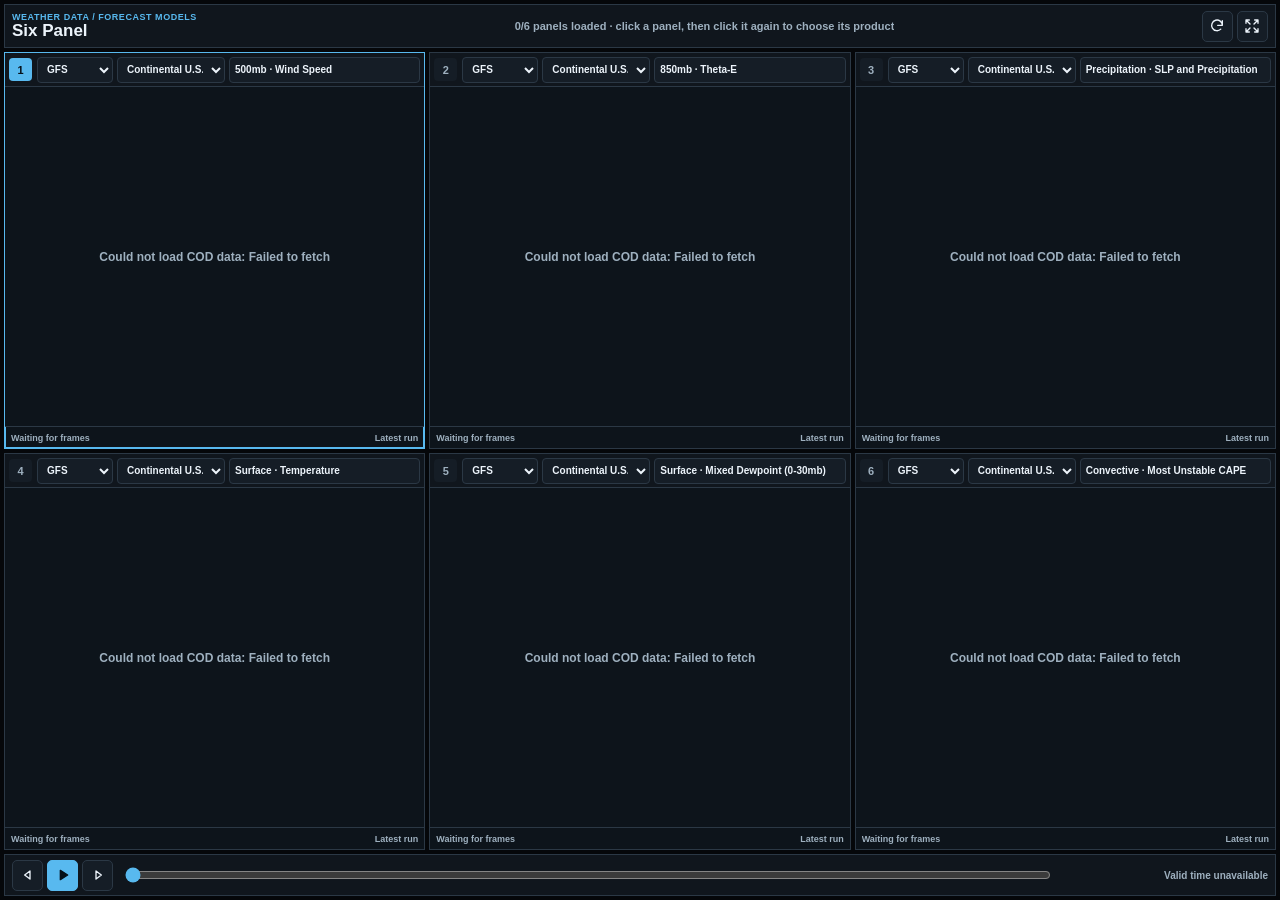
==== commit 2895e046: "Add files via upload" ====
--- a/index.html
+++ b/index.html
@@ -1,105 +1,63 @@
 <!doctype html>
 <html lang="en">
-  <head>
-    <meta charset="utf-8">
-    <meta name="viewport" content="width=device-width, initial-scale=1">
-    <title>Paul's Quick Briefing Page</title>
-    <link rel="preconnect" href="https://fonts.googleapis.com">
-    <link rel="preconnect" href="https://fonts.gstatic.com" crossorigin>
-    <link href="https://fonts.googleapis.com/css2?family=Bebas+Neue&family=Inter:wght@200;400;600;700;900&display=swap" rel="stylesheet">
-    <link rel="stylesheet" href="https://unpkg.com/leaflet@1.9.4/dist/leaflet.css">
-    <link rel="stylesheet" href="styles.css">
-  </head>
-  <body>
+<head>
+  <meta charset="utf-8">
+  <meta name="viewport" content="width=device-width, initial-scale=1">
+  <meta name="theme-color" content="#05070a">
+  <title>NexLab Six Panel Models</title>
+  <link rel="stylesheet" href="styles.css">
+</head>
+<body>
+  <main id="app" class="app">
     <header class="topbar">
-      <div class="brand">
-        <a class="brand-logo" href="https://nexlabweather.com/" target="_blank" rel="noreferrer" aria-label="NexLab Weather">
-          <img class="brand-mark" src="https://nexlabweather.com/img/logo-cloud-filled.svg" alt="">
-          <img class="brand-wordmark" src="https://nexlabweather.com/img/logo-text.svg" alt="NexLab">
-        </a>
-        <div>
-          <p class="eyebrow">College of DuPage Weather</p>
-          <h1>Paul's Quick Briefing Page</h1>
-        </div>
+      <div class="brand-block">
+        <span class="eyebrow">Weather Data / Forecast Models</span>
+        <strong>Six Panel</strong>
       </div>
-      <div class="clock">
-        <span>Current time</span>
-        <strong id="clock">--:--:-- Z</strong>
+      <div id="status" class="status">Loading six panels...</div>
+      <div class="top-actions">
+        <button id="refreshAll" class="icon-button" type="button" title="Refresh all panels" aria-label="Refresh all panels">
+          <svg viewBox="0 0 24 24"><path d="M20 11a8 8 0 1 0-2.3 5.7M20 4v7h-7"/></svg>
+        </button>
+        <button id="expandApp" class="icon-button" type="button" title="Expand four panel" aria-label="Expand four panel">
+          <svg viewBox="0 0 24 24"><path d="M8 3H3v5M16 3h5v5M21 16v5h-5M3 16v5h5M9 9 3 3M15 9l6-6M15 15l6 6M9 15l-6 6"/></svg>
+        </button>
       </div>
     </header>
 
-    <main class="layout">
-      <nav class="sidebar" aria-label="Product list">
-        <section>
-          <h2>Local Weather</h2>
-          <button class="product active" data-product="chi-surface">Chicago (LOT) Surface Map</button>
-          <button class="product" data-product="satrad-images">Satrad Images</button>
-          <button class="product" data-product="lot-text">Chicago (LOT) Text Products</button>
-          <button class="product" data-product="forecast-dupage">DuPage Forecast</button>
-          <button class="product" data-product="nws-timeseries">NWS 3-min Obs</button>
-          <button class="product" data-product="iowa-state-meteogram">Iowa State Meteorogram</button>
-          <button class="product" data-product="sref-plumes-ord">SREF Plumes: ORD</button>
-          <button class="product" data-product="campus-weather">Campus Weather</button>
-        </section>
+    <section id="panelGrid" class="panel-grid" aria-label="Six model panels"></section>
 
-        <section>
-          <h2>Severe Weather</h2>
-          <button class="product" data-product="active-hazards-severe">Active Weather Hazards</button>
-          <button class="product" data-product="convective-frame">COD Convective Products</button>
-          <button class="product" data-product="lsr-map">24-hr Storm Report Map</button>
-          <button class="product" data-product="spc-href">SPC HREF UH Probs.</button>
-          <button class="product" data-product="hrrr-severe">HRRR Severe Fields</button>
-          <button class="product" data-product="namnest-severe">NAMNST Severe Fields</button>
-          <button class="product" data-product="rap-severe">RAP Severe Fields</button>
-          <button class="product" data-product="nam-severe">NAM Severe Fields</button>
-          <button class="product" data-product="gfs-severe">GFS Severe Fields</button>
-          <button class="product" data-product="ecmwf-severe">ECMWF Severe Fields</button>
-        </section>
+    <footer class="timebar">
+      <div class="transport" role="group" aria-label="Frame controls">
+        <button id="prevFrame" class="icon-button" type="button" title="Previous frame" aria-label="Previous frame">
+          <svg viewBox="0 0 24 24"><path d="m15 6-8 6 8 6V6Z"/></svg>
+        </button>
+        <button id="playPause" class="play-button" type="button" title="Play" aria-label="Play animation">
+          <svg viewBox="0 0 24 24"><path id="playIcon" d="M8 5v14l11-7L8 5Z"/></svg>
+        </button>
+        <button id="nextFrame" class="icon-button" type="button" title="Next frame" aria-label="Next frame">
+          <svg viewBox="0 0 24 24"><path d="m9 6 8 6-8 6V6Z"/></svg>
+        </button>
+      </div>
+      <input id="frameSlider" type="range" min="0" max="0" step="1" value="0" aria-label="Valid time">
+      <output id="validTime">Valid time unavailable</output>
+    </footer>
 
-        <section>
-          <h2>Aviation</h2>
-          <button class="product" data-product="obs-dpa">METARs and TAFs: DPA</button>
-          <button class="product" data-product="obs-ord">METARs and TAFs: ORD</button>
-          <button class="product" data-product="obs-rfd">METARs and TAFs: RFD</button>
-          <button class="product" data-product="obs-mdw">METARs and TAFs: MDW</button>
-          <button class="product" data-product="aviation-custom">METARs and TAFs: Custom</button>
-        </section>
-
-        <section>
-          <h2>Winter Weather</h2>
-          <button class="product" data-product="active-hazards-winter">Active Weather Hazards</button>
-          <button class="product" data-product="winter-frame">COD Winter Products</button>
-          <button class="product" data-product="hrrr-winter">HRRR Winter Fields</button>
-          <button class="product" data-product="namnest-winter">NAMNST Winter Fields</button>
-          <button class="product" data-product="rap-winter">RAP Winter Fields</button>
-          <button class="product" data-product="nam-winter">NAM Winter Fields</button>
-          <button class="product" data-product="gfs-winter">GFS Winter Fields</button>
-          <button class="product" data-product="ecmwf-winter">ECMWF Winter Fields</button>
-        </section>
-      </nav>
-
-      <section class="workspace">
-        <div class="workspace-header">
+    <div id="productPicker" class="picker-backdrop" hidden>
+      <section class="product-picker" role="dialog" aria-modal="true" aria-labelledby="pickerTitle">
+        <header>
           <div>
-            <p id="selected-section" class="eyebrow">Images</p>
-            <h2 id="selected-title">Chicago Surface Map</h2>
+            <span class="eyebrow">Selected panel</span>
+            <h2 id="pickerTitle">Choose Product</h2>
           </div>
-          <div class="actions">
-            <button id="refresh" type="button">Refresh</button>
-            <a id="open-source" class="button" href="#" target="_blank" rel="noreferrer">Open source</a>
-            <button id="back-view" type="button">Back</button>
-          </div>
-        </div>
-
-        <article class="viewer">
-          <div id="viewer-status" class="viewer-status">Live COD image</div>
-          <div id="preview" class="preview"></div>
-        </article>
+          <button id="closePicker" class="icon-button" type="button" title="Close" aria-label="Close product picker">
+            <svg viewBox="0 0 24 24"><path d="M18 6 6 18M6 6l12 12"/></svg>
+          </button>
+        </header>
+        <div id="productGroups" class="product-groups"></div>
       </section>
-    </main>
-
-    <script src="airport-lookup.js"></script>
-    <script src="https://unpkg.com/leaflet@1.9.4/dist/leaflet.js"></script>
-    <script src="app.js"></script>
-  </body>
+    </div>
+  </main>
+  <script src="app.js"></script>
+</body>
 </html>
--- a/styles.css
+++ b/styles.css
@@ -1,1908 +1,372 @@
 :root {
-  --bg: #07111f;
-  --panel: #ffffff;
-  --ink: #101820;
-  --muted: #7b8f9e;
-  --line: #d7e1e8;
-  --accent: #0ec5ff;
-  --accent-deep: #2677f0;
-  --navy: #0b1624;
-  --navy-2: #111f31;
-  --severe: #ef5b4d;
-  --shadow: 0 22px 70px rgba(0, 0, 0, 0.28);
-}
-
-* {
-  box-sizing: border-box;
-}
-
+  color-scheme: dark;
+  --bg: #05070a;
+  --panel: #10161d;
+  --panel-2: #151d26;
+  --line: #2b3845;
+  --line-strong: #526779;
+  --text: #edf4fb;
+  --muted: #9eb0bf;
+  --accent: #58b9ef;
+  --green: #8ff0a4;
+  font-family: Inter, Arial, Helvetica, sans-serif;
+}
+
+* { box-sizing: border-box; }
+
+html,
 body {
-  margin: 0;
-  min-height: 100vh;
-  height: 100vh;
-  background:
-    radial-gradient(circle at 18% 0%, rgba(14, 197, 255, 0.2), transparent 28rem),
-    radial-gradient(circle at 80% 0%, rgba(38, 119, 240, 0.18), transparent 26rem),
-    linear-gradient(145deg, #050b14, var(--bg));
-  color: var(--ink);
-  font-family: Inter, ui-sans-serif, system-ui, -apple-system, BlinkMacSystemFont, "Segoe UI", sans-serif;
-  overflow: hidden;
-}
-
-button,
-input {
-  font: inherit;
-}
-
-.topbar {
-  display: flex;
-  align-items: center;
-  justify-content: space-between;
-  gap: 1rem;
-  padding: 0.85rem 1.25rem;
-  border-bottom: 1px solid rgba(14, 197, 255, 0.18);
-  background: rgba(7, 17, 31, 0.94);
-  position: sticky;
-  top: 0;
-  z-index: 10;
-  color: #fff;
-  box-shadow: 0 12px 35px rgba(0, 0, 0, 0.22);
-}
-
-.brand {
-  display: flex;
-  align-items: center;
-  gap: 1rem;
-  min-width: 0;
-}
-
-.brand-logo {
-  display: flex;
-  align-items: center;
-  gap: 0.55rem;
-  min-width: 0;
-  color: #fff;
-  text-decoration: none;
-}
-
-.brand-mark {
-  width: 3.1rem;
-  height: auto;
-}
-
-.brand-wordmark {
-  width: 8rem;
-  height: auto;
-}
-
-.eyebrow {
-  margin: 0 0 0.25rem;
-  color: var(--accent);
-  font-size: 0.74rem;
-  font-weight: 800;
-  letter-spacing: 0.08em;
-  text-transform: uppercase;
-}
-
-h1,
-h2,
-h3,
-p {
-  margin-top: 0;
-  letter-spacing: 0;
-}
-
-h1 {
-  margin-bottom: 0;
-  font-family: "Bebas Neue", Inter, ui-sans-serif, system-ui, sans-serif;
-  font-size: clamp(1.9rem, 3.2vw, 3rem);
-  font-weight: 400;
-  line-height: 0.95;
-}
-
-.clock {
-  min-width: 15rem;
-  border: 1px solid rgba(14, 197, 255, 0.22);
-  border-radius: 0.5rem;
-  padding: 0.65rem 0.85rem;
-  background: rgba(255, 255, 255, 0.08);
-  text-align: right;
-}
-
-.clock span {
-  display: block;
-  color: #9fb2bf;
-  font-size: 0.72rem;
-}
-
-.layout {
-  display: grid;
-  grid-template-columns: minmax(17rem, 20rem) minmax(0, 1fr);
-  height: calc(100vh - 5.25rem);
-  min-height: 0;
-}
-
-.sidebar {
-  border-right: 1px solid rgba(14, 197, 255, 0.14);
-  background: rgba(11, 22, 36, 0.92);
-  padding: 1rem;
-  overflow-y: auto;
-  min-height: 0;
-}
-
-.sidebar section {
-  display: grid;
-  gap: 0.4rem;
-  margin-bottom: 1.25rem;
-}
-
-.sidebar h2 {
-  margin: 0 0 0.2rem;
-  color: #8aa0ad;
-  font-size: 0.8rem;
-  text-transform: uppercase;
-}
-
-.product {
-  display: block;
-  width: 100%;
-  min-height: 2.8rem;
-  border: 1px solid transparent;
-  border-radius: 0.5rem;
-  padding: 0.65rem 0.75rem;
-  background: transparent;
-  color: #e9f4f8;
-  text-align: left;
-  cursor: pointer;
-}
-
-.product:hover,
-.product.active {
-  border-color: rgba(14, 197, 255, 0.32);
-  background: rgba(255, 255, 255, 0.08);
-}
-
-.product.active {
-  box-shadow: inset 4px 0 0 var(--accent), 0 10px 28px rgba(14, 197, 255, 0.08);
-}
-
-.workspace {
-  padding: 1rem;
-  overflow: hidden;
-  min-height: 0;
-}
-
-.workspace-header {
-  display: flex;
-  align-items: start;
-  justify-content: space-between;
-  gap: 1rem;
-  margin-bottom: 1rem;
-}
-
-.workspace-header h2 {
-  margin-bottom: 0;
-  color: #fff;
-  font-size: clamp(1.35rem, 2.2vw, 2rem);
-}
-
-.actions {
-  display: flex;
-  flex-wrap: wrap;
-  justify-content: flex-end;
-  gap: 0.5rem;
-}
-
-.button,
-button {
-  display: inline-flex;
-  align-items: center;
-  justify-content: center;
-  min-height: 2.5rem;
-  border: 0;
-  border-radius: 0.5rem;
-  padding: 0 0.85rem;
-  background: linear-gradient(135deg, var(--accent-deep), var(--accent));
-  color: #fff;
-  font-weight: 800;
-  text-decoration: none;
-  cursor: pointer;
-}
-
-button {
-  background: #182638;
-}
-
-button:disabled {
-  opacity: 0.45;
-  cursor: not-allowed;
-}
-
-.viewer {
-  border: 1px solid rgba(14, 197, 255, 0.2);
-  border-radius: 0.5rem;
-  background: var(--panel);
-  box-shadow: var(--shadow);
-  overflow: hidden;
-  height: calc(100vh - 11.6rem);
-  min-height: 0;
-}
-
-.viewer-status {
-  min-height: 3rem;
-  padding: 0.8rem 0.9rem;
-  border-bottom: 1px solid var(--line);
-  color: #435563;
-  font-weight: 800;
-}
-
-.viewer.no-status .viewer-status {
-  display: none;
-}
-
-.preview {
-  height: calc(100% - 3rem);
-  min-height: 0;
-  display: grid;
-  place-items: center;
-  background:
-    linear-gradient(90deg, rgba(20, 31, 33, 0.04) 1px, transparent 1px),
-    linear-gradient(rgba(20, 31, 33, 0.04) 1px, transparent 1px),
-    #edf3f4;
-  background-size: 32px 32px;
-  overflow: auto;
-}
-
-.viewer.no-status .preview {
-  height: 100%;
-}
-
-.preview img {
-  display: block;
-  width: auto;
-  max-width: 100%;
-  height: auto;
-  background: #fff;
-}
-
-.preview img.fit-contain {
-  width: auto;
-  max-width: 100%;
-  max-height: calc(100vh - 11rem);
-  object-fit: contain;
-}
-
-.image-link {
-  display: grid;
-  place-items: center;
-  width: 100%;
-  min-height: 100%;
-  cursor: zoom-in;
-}
-
-.surface-dashboard {
-  display: grid;
-  grid-template-columns: minmax(0, 1fr) minmax(17rem, 0.55fr);
-  gap: 0.75rem;
   width: 100%;
   height: 100%;
-  padding: 0.75rem;
-}
-
-.surface-map-panel,
-.weather-stats-panel {
-  min-width: 0;
-  min-height: 0;
-  border: 1px solid var(--line);
-  border-radius: 0.5rem;
-  background: #fff;
-  overflow: hidden;
-}
-
-.surface-map-panel {
-  display: grid;
-  place-items: center;
-}
-
-.surface-map-panel img {
-  width: 100%;
-  height: 100%;
-  max-height: 100%;
-  object-fit: contain;
-}
-
-.weather-stats-panel {
-  display: grid;
-  grid-template-rows: minmax(0, 0.82fr) minmax(0, 1fr);
-  gap: 0.6rem;
-  padding: 0.7rem;
-}
-
-.weather-stats-content {
-  min-height: 0;
-  overflow: auto;
-}
-
-.stats-header h3 {
-  margin-bottom: 0;
-  font-size: clamp(1rem, 1.4vw, 1.3rem);
-}
-
-.stats-loading {
-  color: var(--muted);
-  font-weight: 800;
-}
-
-.conditions-summary {
+  margin: 0;
+  overflow: hidden;
+  background: var(--bg);
+  color: var(--text);
+}
+
+button,
+select,
+input { font: inherit; }
+
+.app {
+  display: grid;
+  grid-template-rows: 44px minmax(0, 1fr) 42px;
+  width: 100vw;
+  height: 100vh;
+  height: 100dvh;
+  padding: 4px;
+  gap: 4px;
+}
+
+.topbar,
+.timebar {
   display: flex;
   align-items: center;
-  gap: 0.6rem;
-  border: 1px solid var(--line);
-  border-radius: 0.5rem;
-  padding: 0.55rem;
-  background: #f7fafb;
-}
-
-.conditions-summary img {
-  width: 3rem;
-  height: 3rem;
-  object-fit: contain;
-}
-
-.conditions-summary span {
-  display: block;
-  color: var(--muted);
-  font-weight: 800;
-}
-
-.conditions-summary strong {
-  display: block;
-  font-size: clamp(1.45rem, 2.6vw, 2.25rem);
+  gap: 10px;
+  min-width: 0;
+  padding: 4px 7px;
+  border: 1px solid var(--line);
+  background: var(--panel);
+}
+
+.topbar { justify-content: space-between; }
+
+.brand-block {
+  display: grid;
+  min-width: 195px;
   line-height: 1;
 }
 
-.stats-grid {
-  display: grid;
-  grid-template-columns: repeat(2, minmax(0, 1fr));
-  gap: 0.45rem;
-  margin: 0;
-}
-
-.stats-grid div {
-  min-width: 0;
-  border: 1px solid var(--line);
-  border-radius: 0.5rem;
-  padding: 0.45rem;
-  background: #fff;
-}
-
-.stats-grid dt {
-  color: var(--muted);
-  font-size: 0.68rem;
-  font-weight: 800;
-}
-
-.stats-grid dd {
-  margin: 0.15rem 0 0;
-  font-size: clamp(0.9rem, 1.25vw, 1.1rem);
+.brand-block strong { font-size: 17px; }
+
+.eyebrow {
+  color: var(--accent);
+  font-size: 9px;
   font-weight: 900;
-}
-
-.campus-photo {
-  display: grid;
-  grid-template-rows: minmax(0, 1fr) auto;
-  min-height: 0;
-  margin: 0;
-  border: 1px solid var(--line);
-  border-radius: 0.5rem;
-  overflow: hidden;
-  background: #07131d;
-  color: #fff;
-  text-decoration: none;
-}
-
-.campus-photo img {
-  width: 100%;
-  height: 100%;
-  min-height: 0;
-  object-fit: cover;
-}
-
-.campus-photo span {
-  padding: 0.55rem 0.75rem;
-  color: #fff;
-  background: rgba(7, 19, 29, 0.92);
-  font-size: 0.78rem;
-  font-weight: 900;
-  letter-spacing: 0.04em;
+  letter-spacing: .06em;
   text-transform: uppercase;
 }
 
-.satrad-panel {
-  display: grid;
-  grid-template-columns: repeat(2, minmax(0, 1fr));
-  grid-template-rows: repeat(2, minmax(0, 1fr));
-  gap: 0.55rem;
-  width: 100%;
-  height: 100%;
-  min-height: 0;
-  padding: 0.6rem;
-  overflow: hidden;
-}
-
-.satrad-tile {
-  display: grid;
-  grid-template-rows: 1.35rem minmax(0, 1fr);
-  gap: 0.25rem;
-  min-height: 0;
-  border: 1px solid var(--line);
-  border-radius: 0.5rem;
-  padding: 0.45rem;
-  background: #fff;
-  color: var(--ink);
-  text-decoration: none;
-  overflow: hidden;
-  box-shadow: 0 8px 24px rgba(20, 31, 33, 0.06);
-}
-
-.satrad-tile strong {
-  color: var(--navy);
-  font-size: 0.86rem;
-  line-height: 1.15;
-  overflow: hidden;
+.status {
+  min-width: 0;
+  overflow: hidden;
+  color: var(--muted);
+  font-size: 11px;
+  font-weight: 800;
   text-overflow: ellipsis;
   white-space: nowrap;
 }
 
-.satrad-image-stack {
+.top-actions,
+.transport {
+  display: flex;
+  align-items: center;
+  gap: 4px;
+}
+
+.icon-button,
+.play-button {
+  display: inline-grid;
+  place-items: center;
+  width: 31px;
+  height: 31px;
+  padding: 0;
+  border: 1px solid var(--line);
+  border-radius: 5px;
+  background: var(--panel-2);
+  color: var(--text);
+  cursor: pointer;
+}
+
+.icon-button:hover { border-color: var(--accent); }
+
+.play-button {
+  background: var(--accent);
+  border-color: var(--accent);
+  color: #061019;
+}
+
+.icon-button svg,
+.play-button svg {
+  width: 16px;
+  height: 16px;
+  fill: none;
+  stroke: currentColor;
+  stroke-width: 2;
+  stroke-linecap: round;
+  stroke-linejoin: round;
+}
+
+.play-button svg { fill: currentColor; }
+
+.panel-grid {
+  min-width: 0;
+  min-height: 0;
+  display: grid;
+  grid-template-columns: repeat(3, minmax(0, 1fr));
+  grid-template-rows: repeat(2, minmax(0, 1fr));
+  gap: 4px;
+}
+
+.model-panel {
+  min-width: 0;
+  min-height: 0;
+  display: grid;
+  grid-template-rows: 34px minmax(0, 1fr) 22px;
+  border: 1px solid var(--line);
+  background: #0d141b;
+  overflow: hidden;
+  cursor: pointer;
+}
+
+.model-panel.active {
+  border-color: var(--accent);
+  box-shadow: inset 0 0 0 1px var(--accent);
+}
+
+.panel-head {
+  display: grid;
+  grid-template-columns: 24px 76px 108px minmax(0, 1fr);
+  gap: 4px;
+  align-items: center;
+  padding: 3px 4px;
+  border-bottom: 1px solid var(--line);
+  background: var(--panel);
+}
+
+.panel-number {
+  display: grid;
+  place-items: center;
+  width: 23px;
+  height: 23px;
+  border-radius: 4px;
+  background: var(--panel-2);
+  color: var(--muted);
+  font-size: 11px;
+  font-weight: 900;
+}
+
+.active .panel-number {
+  background: var(--accent);
+  color: #061019;
+}
+
+.panel-head select,
+.product-button {
+  width: 100%;
+  min-width: 0;
+  height: 26px;
+  border: 1px solid var(--line);
+  border-radius: 4px;
+  background: var(--panel-2);
+  color: var(--text);
+  padding: 0 5px;
+  font-size: 10px;
+  font-weight: 800;
+}
+
+.product-button {
+  overflow: hidden;
+  cursor: pointer;
+  text-align: left;
+  text-overflow: ellipsis;
+  white-space: nowrap;
+}
+
+.image-stage {
   position: relative;
-  display: grid;
-  width: 100%;
-  height: 100%;
+  min-width: 0;
   min-height: 0;
-  background: #fff;
-  overflow: hidden;
-  isolation: isolate;
-}
-
-.satrad-image-stack img {
-  grid-area: 1 / 1;
-  width: 100%;
-  height: 100%;
-  min-height: 0;
-  max-height: none;
-  object-fit: contain;
-}
-
-.satrad-image-stack .map-overlay {
-  pointer-events: none;
-  opacity: 0.42;
-  mix-blend-mode: multiply;
-}
-
-.radar-tile .satrad-image-stack .map-overlay {
-  opacity: 1;
-  mix-blend-mode: screen;
-  background: transparent;
-  filter: none;
-}
-
-.radar-tile,
-.radar-tile .satrad-image-stack,
-.radar-tile .satrad-image-stack img,
-.radar-tile img {
-  background: #fff;
-}
-
-.satrad-tile img {
-  width: 100%;
-  height: 100%;
-  min-height: 0;
-  max-height: none;
-  object-fit: contain;
-  background: #fff;
-}
-
-.preview iframe {
+  display: grid;
+  place-items: center;
+  overflow: hidden;
+}
+
+.panel-image {
+  position: absolute;
+  inset: 0;
   display: block;
   width: 100%;
   height: 100%;
+  min-width: 0;
   min-height: 0;
-  border: 0;
-  background: #fff;
-}
-
-.inline-frame-toolbar {
-  width: 100%;
-  padding: 0.6rem;
+  max-width: 100%;
+  max-height: 100%;
+  object-fit: fill;
+  object-position: center;
+}
+
+.panel-message {
+  position: absolute;
+  inset: 0;
+  display: grid;
+  place-items: center;
+  padding: 16px;
+  background: #0d141b;
+  color: var(--muted);
+  font-size: 12px;
+  font-weight: 800;
+  text-align: center;
+}
+
+.panel-message[hidden] { display: none; }
+
+.panel-caption {
+  display: flex;
+  align-items: center;
+  justify-content: space-between;
+  gap: 6px;
+  min-width: 0;
+  padding: 0 6px;
+  border-top: 1px solid var(--line);
+  color: var(--muted);
+  font-size: 9px;
+  font-weight: 800;
+  white-space: nowrap;
+}
+
+.panel-caption span {
+  overflow: hidden;
+  text-overflow: ellipsis;
+}
+
+.timebar input[type="range"] {
+  min-width: 80px;
+  flex: 1;
+  accent-color: var(--accent);
+}
+
+.timebar output {
+  min-width: 205px;
+  color: var(--muted);
+  font-size: 10px;
+  font-weight: 900;
+  text-align: right;
+}
+
+.picker-backdrop {
+  position: fixed;
+  inset: 0;
+  z-index: 100;
+  display: grid;
+  place-items: center;
+  padding: 16px;
+  background: rgba(0, 0, 0, .68);
+}
+
+.picker-backdrop[hidden] { display: none; }
+
+.product-picker {
+  width: min(720px, 100%);
+  max-height: min(720px, calc(100dvh - 32px));
+  overflow: auto;
+  border: 1px solid var(--line-strong);
+  border-radius: 6px;
+  background: var(--panel);
+}
+
+.product-picker > header {
+  position: sticky;
+  top: 0;
+  z-index: 1;
+  display: flex;
+  align-items: center;
+  justify-content: space-between;
+  padding: 10px;
   border-bottom: 1px solid var(--line);
-  background: #fff;
-}
-
-.inline-frame-toolbar + iframe {
-  height: calc(100% - 3.2rem);
-}
-
-.launch-card,
-.convective-panel,
-.link-panel {
-  width: min(100%, 72rem);
-  margin: 1.5rem;
-  border: 1px solid var(--line);
-  border-radius: 0.5rem;
-  padding: 1.25rem;
-  background:
-    linear-gradient(180deg, rgba(14, 197, 255, 0.09), rgba(255, 255, 255, 0) 8rem),
-    rgba(255, 255, 255, 0.97);
-  box-shadow: 0 18px 44px rgba(20, 31, 33, 0.12);
-}
-
-.launch-card {
-  max-width: 38rem;
-  text-align: center;
-}
-
-.launch-card p {
-  color: var(--muted);
-  line-height: 1.5;
-}
-
-.station-toolbar {
-  display: grid;
-  grid-template-columns: minmax(14rem, 22rem) minmax(0, 1fr);
-  align-items: end;
-  gap: 0.75rem;
-  width: 100%;
-  margin: 1rem;
-  padding: 0 1rem;
-}
-
-.station-toolbar .station-lookup {
-  grid-column: 2;
-}
-
-.station-form {
-  display: grid;
-  grid-template-columns: auto minmax(8rem, 1fr) auto;
-  align-items: center;
-  gap: 0.5rem;
-}
-
-.station-form label {
-  color: var(--muted);
-  font-size: 0.78rem;
-  font-weight: 800;
-}
-
-.station-form input {
-  min-width: 0;
-  height: 2.5rem;
-  border: 1px solid var(--line);
-  border-radius: 0.5rem;
-  padding: 0 0.75rem;
-}
-
-.station-form button {
-  min-height: 1.68rem;
-  padding: 0 0.6rem;
-  background: #6f7b86;
-  font-size: 0.78rem;
-}
-
-.station-form button:hover {
-  background: #5e6973;
-}
-
-.station-viewer {
-  display: grid;
-  place-items: center;
-  width: 100%;
-}
-
-.station-display {
-  width: 100%;
-  height: calc(100vh - 17rem);
-  min-height: 24rem;
-  background: #fff;
-  overflow: auto;
-}
-
-.station-display iframe {
-  width: 100%;
-  height: 100%;
-  border: 0;
-  background: #fff;
-}
-
-.station-mode-tabs {
-  display: grid;
-  grid-template-columns: repeat(10, minmax(4.45rem, 1fr));
-  gap: 0.3rem;
-  align-items: stretch;
-}
-
-.station-mode-tabs button {
-  width: 100%;
-  min-height: 1.75rem;
-  min-width: 0;
-  padding: 0 0.28rem;
-  background: #102339;
-  font-size: 0.64rem;
-  line-height: 1;
-  white-space: normal;
-}
-
-.station-mode-tabs button.active {
-  background: linear-gradient(135deg, var(--accent-deep), var(--accent));
-}
-
-.station-lookup {
-  display: grid;
-  grid-template-columns: auto minmax(10rem, 18rem) minmax(0, 1fr);
-  align-items: center;
-  gap: 0.5rem;
-}
-
-.station-lookup label {
-  color: var(--muted);
-  font-size: 0.78rem;
-  font-weight: 800;
-}
-
-.station-lookup input {
-  height: 2.1rem;
-  border: 1px solid var(--line);
-  border-radius: 0.5rem;
-  padding: 0 0.65rem;
-}
-
-.station-lookup-results {
-  display: flex;
-  flex-wrap: wrap;
-  gap: 0.4rem;
-  min-width: 0;
-}
-
-.station-lookup-results button {
-  display: grid;
-  min-height: 2.35rem;
-  min-width: 7.6rem;
-  border: 1px solid rgba(14, 197, 255, 0.2);
-  padding: 0.25rem 0.45rem;
-  background: #fff;
-  color: var(--ink);
-  text-align: left;
-}
-
-.station-lookup-results strong {
-  color: var(--accent-deep);
-  font-size: 0.78rem;
-}
-
-.station-lookup-results span,
-.station-lookup-results small {
-  overflow: hidden;
-  font-size: 0.68rem;
-  text-overflow: ellipsis;
-  white-space: nowrap;
-}
-
-.station-lookup-results small {
-  color: var(--muted);
-}
-
-.station-strip {
-  display: grid;
-  gap: 0.5rem;
-  width: max-content;
-  min-width: 100%;
-  padding: 0.75rem;
-  color: var(--ink);
-  text-decoration: none;
-}
-
-.station-strip strong {
-  color: var(--accent-deep);
-  font-size: 0.95rem;
-}
-
-.station-strip img {
-  display: block;
-  max-width: none;
-  background: #fff;
-}
-
-.station-shortcuts {
-  display: flex;
-  flex-wrap: wrap;
-  justify-content: center;
-  gap: 0.5rem;
-  width: min(100%, 72rem);
-  padding: 1rem;
-}
-
-.station-shortcuts button {
-  min-width: 4.25rem;
-  background: var(--accent);
-}
-
-.convective-panel {
-  display: grid;
-  gap: 1.25rem;
-}
-
-.preview > .convective-panel:not(.hrrr-panel) {
-  width: calc(100% - 2rem);
-  max-width: none;
-  margin: 1rem;
-}
-
-.convective-text-links {
-  grid-template-columns: repeat(3, minmax(0, 1fr));
-  gap: 0.65rem;
-}
-
-.convective-text-links a,
-.convective-text-links button {
-  display: grid;
-  align-content: center;
-  min-height: 2.8rem;
-  min-width: 0;
-  padding: 0.5rem 0.45rem 0.5rem 0.62rem;
-  font-size: 0.76rem;
-  line-height: 1.05;
-  text-align: center;
-  white-space: normal;
-}
-
-.convective-text-links a::before,
-.convective-text-links button::before {
-  width: 0.22rem;
-}
-
-.convective-outlook-grid {
-  grid-template-columns: repeat(5, minmax(0, 1fr));
-}
-
-.hrrr-panel {
-  width: calc(100% - 2rem);
-  max-width: none;
-  margin: 1rem;
-}
-
-.hrrr-toolbar {
-  display: flex;
-  align-items: end;
-  justify-content: space-between;
-  gap: 1rem;
-  margin-bottom: 0.6rem;
-}
-
-.hrrr-toolbar p {
-  margin-bottom: 0;
-  color: var(--muted);
-  line-height: 1.45;
-}
-
-.hrrr-form {
-  min-width: min(100%, 22rem);
-}
-
-.hrrr-sector-groups {
-  display: grid;
-  gap: 0.65rem;
-  padding: 0 0 0.8rem;
-}
-
-.hrrr-sector-group {
-  display: grid;
-  gap: 0.35rem;
-}
-
-.hrrr-sector-group h4 {
+  background: var(--panel);
+}
+
+.product-picker h2 {
+  margin: 2px 0 0;
+  font-size: 17px;
+}
+
+.product-groups {
+  display: grid;
+  grid-template-columns: repeat(2, minmax(0, 1fr));
+  gap: 8px;
+  padding: 10px;
+}
+
+.product-group {
+  border: 1px solid var(--line);
+  background: var(--panel-2);
+}
+
+.product-group h3 {
   margin: 0;
-  color: var(--navy);
-  font-size: 0.86rem;
-  font-weight: 900;
-  letter-spacing: 0.04em;
+  padding: 7px;
+  border-bottom: 1px solid var(--line);
+  color: var(--accent);
+  font-size: 10px;
   text-transform: uppercase;
 }
 
-.hrrr-shortcuts {
-  display: grid;
-  grid-template-columns: repeat(auto-fill, minmax(10.5rem, 1fr));
-  justify-content: stretch;
-  gap: 0.45rem;
-  width: 100%;
-  padding: 0;
-}
-
-.hrrr-tile span {
-  color: var(--muted);
-  font-size: 0.82rem;
-  font-weight: 800;
-}
-
-.hrrr-tile img {
-  aspect-ratio: 4 / 3;
-  object-fit: contain;
-}
-
-.hrrr-shortcuts button {
-  width: 100%;
-  min-width: 0;
-  min-height: 2.15rem;
-  justify-content: flex-start;
-  padding: 0 0.7rem;
-  background: #12355c;
-  font-size: 0.78rem;
-  text-align: left;
-  white-space: normal;
-}
-
-.model-animation-controls {
-  display: flex;
-  align-items: center;
-  justify-content: space-between;
-  gap: 0.75rem;
-  border: 1px solid rgba(14, 197, 255, 0.2);
-  border-radius: 0.5rem;
-  margin: 0 0 0.85rem;
-  padding: 0.65rem 0.75rem;
-  background: #102339;
-  color: #f4fbff;
-}
-
-.model-animation-controls[hidden] {
-  display: none;
-}
-
-.model-animation-controls strong,
-.model-animation-controls span {
-  display: block;
-}
-
-.model-animation-controls span {
-  color: rgba(244, 251, 255, 0.72);
-  font-size: 0.82rem;
-  font-weight: 800;
-}
-
-.model-animation-buttons {
-  display: flex;
-  flex-wrap: nowrap;
-  justify-content: flex-end;
-  gap: 0.45rem;
-}
-
-.model-animation-buttons button,
-.model-run-buttons button {
-  min-height: 2rem;
-  min-width: 3.25rem;
-  border: 1px solid rgba(255, 255, 255, 0.16);
-  background: rgba(255, 255, 255, 0.08);
-  color: #f4fbff;
-  padding: 0 0.55rem;
-}
-
-.model-animation-buttons button:hover,
-.model-run-buttons button:hover {
-  background: rgba(14, 197, 255, 0.22);
-}
-
-.model-run-buttons {
-  display: flex;
-  flex-wrap: nowrap;
-  gap: 0.35rem;
-}
-
-.model-run-buttons button {
-  min-width: 2.75rem;
-  font-size: 0.78rem;
-}
-
-.model-run-buttons button.active {
-  border-color: rgba(14, 197, 255, 0.9);
-  background: linear-gradient(135deg, var(--accent-deep), var(--accent));
-}
-
-.model-loading {
-  grid-column: 1 / -1;
-  border: 1px solid var(--line);
-  border-radius: 0.5rem;
-  padding: 1rem;
-  background: #fff;
-  color: var(--muted);
-  font-weight: 800;
-}
-
-.model-full-image {
-  display: grid;
-  gap: 0.6rem;
-  width: 100%;
-  height: 100%;
-  margin: 0;
-  padding: 1rem;
-  place-items: center;
-}
-
-.model-full-image img {
-  max-width: 100%;
-  max-height: calc(100vh - 15rem);
-  object-fit: contain;
-  background: #fff;
-}
-
-.model-full-image figcaption {
-  color: #435563;
-  font-weight: 900;
-}
-
-.lsr-map-panel {
-  display: grid;
-  grid-template-rows: auto minmax(0, 1fr);
-  width: 100%;
-  height: 100%;
-  min-height: 0;
-  padding: 0.75rem;
-  gap: 0.75rem;
-}
-
-.lsr-map-header {
-  display: flex;
-  align-items: end;
-  justify-content: space-between;
-  gap: 1rem;
-}
-
-.lsr-source-link {
-  margin-left: auto;
-  white-space: nowrap;
-}
-
-.lsr-day-tabs {
-  display: flex;
-  flex-wrap: wrap;
-  gap: 0.4rem;
-}
-
-.lsr-day-tabs button {
-  min-height: 2rem;
-  border: 1px solid rgba(16, 35, 57, 0.16);
-  padding: 0 0.65rem;
-  background: #fff;
-  color: var(--navy);
-  font-size: 0.78rem;
-}
-
-.lsr-day-tabs button.active {
-  border-color: rgba(14, 197, 255, 0.68);
-  background: linear-gradient(135deg, var(--accent-deep), var(--accent));
-  color: #fff;
-}
-
-.lsr-map-header h3 {
-  margin: 0;
-  color: var(--navy);
-}
-
-.lsr-legend {
-  display: flex;
-  flex-wrap: wrap;
-  justify-content: flex-end;
-  gap: 0.45rem;
-}
-
-.lsr-legend span {
-  display: inline-flex;
-  align-items: center;
-  gap: 0.35rem;
-  border: 1px solid rgba(16, 35, 57, 0.14);
-  border-radius: 999px;
-  padding: 0.3rem 0.55rem;
-  background: #fff;
-  color: var(--ink);
-  font-size: 0.76rem;
-  font-weight: 900;
-}
-
-.legend-dot {
-  width: 0.7rem;
-  height: 0.7rem;
-  border-radius: 999px;
-  border: 1px solid rgba(0, 0, 0, 0.2);
-}
-
-.legend-dot.flood {
-  background: #18a558;
-}
-
-.legend-dot.wind {
-  background: #3f454d;
-}
-
-.legend-icon {
-  display: inline-grid;
-  place-items: center;
-  width: 0.9rem;
-  height: 0.9rem;
-}
-
-.legend-icon.tornado,
-.tornado-marker {
-  position: relative;
-}
-
-.legend-icon.tornado::before,
-.tornado-marker::before {
-  content: "";
-  display: block;
-  width: 1.45rem;
-  height: 1.45rem;
-  background: #d42121;
-  clip-path: polygon(20% 5%, 88% 5%, 72% 32%, 58% 50%, 50% 70%, 33% 92%, 43% 58%, 18% 35%);
-  transform: rotate(-12deg);
-}
-
-.legend-icon.hail,
-.hail-marker {
-  width: 0.88rem;
-  height: 0.88rem;
-  background: #1e78ff;
-  border: 1px solid #0d3675;
-  transform: rotate(45deg);
-}
-
-.lsr-map-body {
-  display: grid;
-  grid-template-columns: minmax(0, 1fr);
-  gap: 0.75rem;
-  min-height: 0;
-}
-
-.lsr-map {
-  min-height: 0;
-  border: 1px solid var(--line);
-  border-radius: 0.5rem;
-  overflow: hidden;
-  background: #fff;
-}
-
-.lsr-map .leaflet-grab,
-.lsr-map .leaflet-dragging .leaflet-grab,
-.lsr-map .leaflet-interactive,
-.lsr-map .leaflet-marker-icon {
-  cursor: default;
-}
-
-.lsr-div-icon {
+.product-options {
+  display: grid;
+  grid-template-columns: repeat(2, minmax(0, 1fr));
+  gap: 3px;
+  padding: 4px;
+}
+
+.product-option {
+  min-height: 29px;
+  border: 1px solid transparent;
+  border-radius: 4px;
   background: transparent;
-  border: 0;
-}
-
-.lsr-map-marker {
-  display: grid;
-  place-items: center;
-  width: 18px;
-  height: 18px;
-}
-
-.tornado-marker {
-  width: 23px;
-  height: 23px;
-}
-
-.hail-marker {
-  width: 13px;
-  height: 13px;
-}
-
-.lsr-report-list {
-  display: grid;
-  grid-template-rows: auto minmax(0, 1fr);
-  gap: 0.55rem;
-  min-height: 0;
-  border: 1px solid var(--line);
-  border-radius: 0.5rem;
-  padding: 0.7rem;
-  background: #fff;
-}
-
-.lsr-report-list > strong {
-  color: var(--navy);
-}
-
-#lsr-report-items {
-  display: grid;
-  align-content: start;
-  gap: 0.45rem;
-  overflow: auto;
-  min-height: 0;
-}
-
-.lsr-state-group {
-  border: 1px solid rgba(16, 35, 57, 0.12);
-  border-radius: 0.45rem;
-  overflow: hidden;
-  background: #f8fbfd;
-}
-
-.lsr-state-group summary {
-  display: flex;
-  align-items: center;
-  justify-content: space-between;
-  gap: 0.75rem;
-  min-height: 2.2rem;
-  padding: 0.45rem 0.65rem;
-  background: #102339;
-  color: #f4fbff;
-  cursor: pointer;
-  font-weight: 900;
-  list-style: none;
-}
-
-.lsr-state-group summary::-webkit-details-marker {
-  display: none;
-}
-
-.lsr-state-group summary::before {
-  content: "+";
-  width: 1rem;
-  color: var(--accent);
-}
-
-.lsr-state-group[open] summary::before {
-  content: "-";
-}
-
-.lsr-state-group summary span {
-  margin-left: auto;
-  border-radius: 999px;
-  padding: 0.1rem 0.45rem;
-  background: rgba(255, 255, 255, 0.12);
-  color: #f4fbff;
-  font-size: 0.72rem;
-  text-align: right;
-  white-space: normal;
-}
-
-.lsr-state-items {
-  display: grid;
-  gap: 0.4rem;
-  padding: 0.45rem;
-}
-
-.lsr-report-item {
-  display: grid;
-  justify-content: stretch;
-  gap: 0.15rem;
-  min-height: 0;
-  border: 1px solid rgba(16, 35, 57, 0.12);
-  border-left-width: 0.35rem;
-  border-radius: 0.45rem;
-  padding: 0.5rem 0.55rem;
-  background: #f8fbfd;
-  color: var(--ink);
-  text-align: left;
-}
-
-.lsr-report-item span,
-.lsr-report-item small {
-  color: var(--muted);
-  font-size: 0.72rem;
-  font-weight: 800;
-}
-
-.lsr-report-item strong {
-  font-size: 0.85rem;
-}
-
-.lsr-report-item.tornado,
-.lsr-report-item.flood {
-  border-left-color: #18a558;
-}
-
-.lsr-report-item.hail {
-  border-left-color: #1e78ff;
-}
-
-.lsr-report-item.wind {
-  border-left-color: #3f454d;
-}
-
-.campus-panel {
-  display: grid;
-  gap: 1rem;
-  width: min(100%, 72rem);
-  margin: 1.5rem;
-}
-
-.campus-hero {
-  display: flex;
-  align-items: start;
-  justify-content: space-between;
-  gap: 1rem;
-  border: 1px solid var(--line);
-  border-radius: 0.5rem;
-  padding: 1.25rem;
-  background: rgba(255, 255, 255, 0.96);
-  box-shadow: 0 12px 36px rgba(20, 31, 33, 0.08);
-}
-
-.campus-hero h3 {
-  margin-bottom: 0.4rem;
-  font-size: clamp(1.25rem, 2vw, 1.75rem);
-}
-
-.campus-hero p {
-  margin-bottom: 0;
-  color: var(--muted);
-  line-height: 1.5;
-}
-
-.campus-grid {
-  display: grid;
-  grid-template-columns: repeat(auto-fit, minmax(15rem, 1fr));
-  gap: 0.8rem;
-}
-
-.campus-card {
-  display: grid;
-  gap: 0.45rem;
-  min-height: 7rem;
-  border: 1px solid var(--line);
-  border-radius: 0.5rem;
-  padding: 0.85rem;
-  background: #fff;
-  color: var(--ink);
-  text-decoration: none;
-  box-shadow: 0 8px 24px rgba(20, 31, 33, 0.06);
-}
-
-.campus-card span {
-  color: var(--muted);
-  font-size: 0.88rem;
-}
-
-.campus-card.image-card {
-  grid-column: span 2;
-}
-
-.campus-card img {
-  width: 100%;
-  max-height: 28rem;
-  object-fit: contain;
-  background: #eef3f4;
-}
-
-.convective-panel h3,
-.link-panel h3 {
-  margin-bottom: 0.85rem;
-  color: var(--severe);
-}
-
-.link-panel h3 {
-  display: inline-flex;
-  align-items: center;
-  min-height: 2.4rem;
-  border-left: 5px solid var(--accent);
-  padding: 0.35rem 0.75rem;
-  background: #102339;
-  color: #f4fbff;
-  box-shadow: 0 10px 26px rgba(16, 35, 57, 0.18);
-}
-
-.link-panel-sections {
-  display: grid;
-  gap: 1rem;
-}
-
-.link-subsection {
-  display: grid;
-  gap: 0.7rem;
-  border: 1px solid rgba(14, 197, 255, 0.18);
-  border-radius: 0.5rem;
-  padding: 1rem;
-  background: rgba(255, 255, 255, 0.74);
-}
-
-.link-subsection h4 {
-  margin: 0;
-  color: #102339;
-  font-size: 1.05rem;
-}
-
-.tile-grid {
-  display: grid;
-  grid-template-columns: repeat(auto-fit, minmax(13rem, 1fr));
-  gap: 0.85rem;
-}
-
-.tile-grid.hrrr-grid {
-  grid-template-columns: repeat(2, minmax(0, 1fr));
-  gap: 1rem;
-}
-
-.day48-grid {
-  display: grid;
-  grid-template-columns: repeat(5, minmax(0, 1fr));
-  gap: 0.85rem;
-}
-
-.convective-tile {
-  display: grid;
-  gap: 0.5rem;
-  border: 1px solid var(--line);
-  border-radius: 0.5rem;
-  padding: 0.7rem;
-  background: #fff;
-  color: var(--ink);
-  text-decoration: none;
+  color: var(--text);
+  font-size: 10px;
+  font-weight: 800;
   text-align: left;
   cursor: pointer;
 }
 
-.convective-tile img {
-  width: 100%;
-  background: #f7f8f8;
-}
-
-.md-gallery-panel {
-  display: grid;
-  grid-template-rows: auto minmax(0, 1fr);
-  gap: 0.9rem;
-  width: calc(100% - 2rem);
-  height: calc(100% - 2rem);
-  margin: 1rem;
-  min-height: 0;
-}
-
-.md-gallery-head {
-  display: flex;
-  align-items: end;
-  justify-content: space-between;
-  gap: 1rem;
-}
-
-.md-gallery-head h3 {
-  margin: 0;
-  color: var(--severe);
-}
-
-.md-gallery-grid {
-  display: grid;
-  grid-template-columns: repeat(2, minmax(0, 1fr));
-  align-content: stretch;
-  gap: 0.85rem;
-  min-height: 0;
-  overflow: auto;
-}
-
-.md-gallery-grid.single {
-  grid-template-columns: repeat(auto-fit, minmax(18rem, 1fr));
-  align-content: start;
-}
-
-.md-gallery-column {
-  display: grid;
-  grid-template-rows: auto minmax(0, 1fr);
-  gap: 0.6rem;
-  min-height: 0;
-  border: 1px solid var(--line);
-  border-radius: 0.5rem;
-  padding: 0.75rem;
-  background: rgba(255, 255, 255, 0.72);
-}
-
-.md-gallery-column h4 {
-  display: flex;
-  align-items: center;
-  justify-content: space-between;
-  gap: 0.75rem;
-  margin: 0;
-  color: var(--navy);
-}
-
-.md-gallery-column h4 span {
-  border-radius: 999px;
-  padding: 0.1rem 0.5rem;
-  background: #102339;
-  color: #f4fbff;
-  font-size: 0.76rem;
-}
-
-.md-gallery-list {
-  display: grid;
-  align-content: start;
-  gap: 0.65rem;
-  min-height: 0;
-  overflow: auto;
-}
-
-.md-card {
-  display: grid;
-  grid-template-columns: 7rem minmax(0, 1fr);
-  gap: 0.75rem;
-  min-height: 7.8rem;
-  border: 1px solid var(--line);
-  border-left: 0.4rem solid #d42121;
-  border-radius: 0.5rem;
-  padding: 0.65rem;
-  background: #fff;
-  color: var(--ink);
-  text-align: left;
-  box-shadow: 0 8px 22px rgba(16, 35, 57, 0.08);
-}
-
-.md-card.expired {
-  border-left-color: #8a96a3;
-  background: #f6f8f9;
-}
-
-.watch-card {
-  border-left-color: #1e78ff;
-}
-
-.md-card img {
-  width: 100%;
-  height: 6.2rem;
-  object-fit: contain;
-  background: #fff;
-}
-
-.md-card div {
-  display: grid;
-  align-content: start;
-  gap: 0.25rem;
-  min-width: 0;
-}
-
-.md-card strong {
-  color: var(--navy);
-}
-
-.md-card span,
-.md-card small {
-  color: var(--muted);
-  font-weight: 800;
-}
-
-.md-card small {
-  line-height: 1.25;
-}
-
-.md-detail .outlook-day-tabs {
-  justify-content: flex-start;
-}
-
-.md-meta {
-  display: grid;
-  gap: 0.3rem;
-  border: 1px solid var(--line);
-  border-radius: 0.5rem;
-  padding: 0.75rem;
-  background: #fff;
-}
-
-.md-meta span {
-  color: var(--muted);
-  font-size: 0.82rem;
-  font-weight: 800;
-}
-
-.md-meta strong {
-  color: var(--severe);
-}
-
-.md-meta p {
-  margin: 0;
-  color: var(--ink);
-  font-weight: 700;
-  line-height: 1.35;
-}
-
-.outlook-detail {
-  display: grid;
-  grid-template-rows: auto minmax(0, 1fr);
-  grid-template-columns: minmax(0, 1fr) minmax(0, 1fr);
-  gap: 0.75rem;
-  width: 100%;
-  height: 100%;
-  padding: 0.75rem;
-  overflow: hidden;
-}
-
-.outlook-day-tabs {
-  display: flex;
-  flex-wrap: wrap;
-  gap: 0.45rem;
-  grid-column: 1 / -1;
-  align-items: center;
-  border: 1px solid rgba(14, 197, 255, 0.2);
-  border-radius: 0.5rem;
-  padding: 0.55rem;
-  background: #102339;
-}
-
-.outlook-day-tabs button {
-  min-height: 2rem;
-  border: 1px solid rgba(255, 255, 255, 0.16);
-  padding: 0 0.8rem;
-  background: rgba(255, 255, 255, 0.08);
-  color: #e9f4f8;
-  font-size: 0.82rem;
-}
-
-.outlook-day-tabs button.active {
-  border-color: rgba(14, 197, 255, 0.75);
-  background: linear-gradient(135deg, var(--accent-deep), var(--accent));
-  color: #fff;
-}
-
-.outlook-graphic,
-.outlook-text {
-  min-width: 0;
-  min-height: 0;
-  border: 1px solid var(--line);
-  border-radius: 0.5rem;
-  overflow: hidden;
-  background: #fff;
-}
-
-.outlook-graphic {
-  display: grid;
-  align-content: start;
-  gap: 0.85rem;
-  padding: 0.85rem;
-  overflow: auto;
-}
-
-.outlook-image-card {
-  display: grid;
-  grid-template-rows: auto minmax(0, 1fr);
-  gap: 0.45rem;
-  width: 100%;
-  min-height: min(32rem, 70vh);
-  color: var(--ink);
-  text-decoration: none;
-}
-
-.outlook-image-card strong {
-  color: var(--severe);
-  font-size: 0.95rem;
-}
-
-.outlook-image-card img {
-  width: 100%;
-  height: 100%;
-  min-height: 0;
-  object-fit: contain;
-  background: #f7f8f8;
-}
-
-.outlook-text iframe {
-  width: 100%;
-  height: 100%;
-}
-
-.outlook-text {
-  overflow: auto;
-}
-
-.watch-text-panel {
-  display: grid;
-  grid-template-rows: auto minmax(0, 1fr);
-  overflow: hidden;
-}
-
-.watch-text-tabs {
-  justify-content: flex-start;
-}
-
-.watch-text-document {
-  position: relative;
-  display: grid;
-  grid-template-rows: auto minmax(0, 1fr);
-  min-height: 0;
-  overflow: hidden;
-  background: #fff;
-}
-
-.zone-forecast-panel {
-  grid-template-rows: auto auto minmax(0, 1fr);
-  width: 100%;
-  height: 100%;
-}
-
-.zone-tabs {
-  justify-content: flex-start;
-}
-
-.watch-text-document::before {
-  content: none;
-}
-
-.kamala-text-stage {
-  position: relative;
-  z-index: 1;
-  min-height: 0;
-  overflow: hidden;
-  background: #fff;
-}
-
-.kamala-text-stage::before {
-  content: "";
-  position: absolute;
-  inset: 0;
-  pointer-events: none;
-}
-
-.kamala-text-stage.caps-mode::before {
-  background: url("https://weather.cod.edu/images/logos/nexlabgray.gif") center / min(82%, 38rem) no-repeat;
-  opacity: 0.95;
-}
-
-.kamala-text-stage.readable-mode::before {
-  background: url("https://nexlabweather.com/img/logo-cloud-filled.svg") center / min(82%, 38rem) no-repeat;
-  opacity: 0.28;
-}
-
-.watch-text-document pre {
-  position: relative;
-  z-index: 1;
-  margin: 0;
-  height: 100%;
-  min-height: 0;
-  overflow: auto;
-  padding: 1rem;
-  background:
-    linear-gradient(180deg, rgba(14, 197, 255, 0.035), transparent 10rem),
-    rgba(255, 255, 255, 0.44);
-  color: #000;
-  font-family: "Lucida Sans Typewriter", "Lucida Console", "Courier New", monospace;
-  font-size: 0.86rem;
-  font-weight: 600;
-  line-height: 1.42;
-  white-space: pre-wrap;
-}
-
-.kamala-blue {
-  color: #003366;
-  font-weight: 900;
-}
-
-.watch-text-document iframe {
-  width: 100%;
-  height: 100%;
-}
-
-.watch-text-source {
-  position: relative;
-  z-index: 2;
-  display: flex;
-  align-items: center;
-  justify-content: space-between;
-  gap: 0.75rem;
-  border-bottom: 1px solid var(--line);
-  padding: 0.65rem 0.8rem;
-  background: #102339;
-  color: #f4fbff;
-}
-
-.watch-text-source a {
-  color: var(--accent);
-  font-size: 0.78rem;
-  font-weight: 900;
-  text-decoration: none;
-  text-transform: uppercase;
-}
-
-.watch-text-source strong {
-  min-width: 0;
-}
-
-.watch-case-toggle {
-  display: inline-flex;
-  gap: 0.25rem;
-  margin-left: auto;
-  border: 1px solid rgba(14, 197, 255, 0.24);
-  border-radius: 0.45rem;
-  padding: 0.18rem;
-  background: rgba(255, 255, 255, 0.08);
-}
-
-.watch-case-toggle button {
-  min-height: 1.65rem;
-  border: 0;
-  border-radius: 0.32rem;
-  padding: 0 0.55rem;
-  background: transparent;
-  color: #d7e8f0;
-  font-size: 0.72rem;
-  font-weight: 900;
-  text-transform: uppercase;
-  cursor: pointer;
-}
-
-.watch-case-toggle button.active {
-  background: linear-gradient(135deg, var(--accent-deep), var(--accent));
-  color: #fff;
-}
-
-.text-links {
-  display: grid;
-  grid-template-columns: repeat(auto-fit, minmax(15rem, 1fr));
-  gap: 0.75rem;
-}
-
-.text-links a,
-.text-links button {
-  position: relative;
-  min-height: 4.2rem;
-  border: 1px solid rgba(14, 197, 255, 0.24);
-  border-radius: 0.5rem;
-  padding: 0.85rem 0.9rem 0.85rem 1.05rem;
-  background:
-    linear-gradient(90deg, rgba(14, 197, 255, 0.12), transparent 45%),
-    #fff;
-  color: var(--ink);
-  font-weight: 800;
-  text-decoration: none;
-  text-align: left;
-  box-shadow: 0 8px 22px rgba(16, 35, 57, 0.08);
-  transition: transform 160ms ease, border-color 160ms ease, box-shadow 160ms ease;
-}
-
-.text-links button {
-  display: grid;
-  align-content: center;
-  gap: 0.25rem;
-}
-
-.text-links button small {
-  color: var(--accent-deep);
-  font-size: 0.72rem;
-  font-weight: 900;
-  letter-spacing: 0.08em;
-}
-
-.text-links a::before,
-.text-links button::before {
-  content: "";
-  position: absolute;
-  inset: 0 auto 0 0;
-  width: 0.32rem;
-  border-radius: 0.5rem 0 0 0.5rem;
-  background: var(--accent);
-}
-
-.text-links a:hover,
-.text-links button:hover {
-  border-color: rgba(14, 197, 255, 0.58);
-  box-shadow: 0 14px 30px rgba(16, 35, 57, 0.14);
-  transform: translateY(-1px);
-}
-
-.tabbed-text-viewer {
-  display: grid;
-  grid-template-rows: auto minmax(0, 1fr);
-  width: 100%;
-  height: 100%;
-  overflow: hidden;
-  background: #fff;
-}
-
-.product-tabs {
-  display: flex;
-  flex-wrap: wrap;
-  justify-content: flex-start;
-  align-items: flex-start;
-  gap: 0.45rem;
-  border-bottom: 1px solid rgba(14, 197, 255, 0.18);
-  padding: 0.55rem;
-  background: #102339;
-}
-
-.product-tabs button {
-  min-height: 2rem;
-  border: 1px solid rgba(255, 255, 255, 0.16);
-  padding: 0 0.75rem;
-  background: rgba(255, 255, 255, 0.08);
-  color: #e9f4f8;
-  font-size: 0.78rem;
-  letter-spacing: 0.04em;
-  text-align: left;
-}
-
-.product-tabs button.active {
-  border-color: rgba(14, 197, 255, 0.75);
-  background: linear-gradient(135deg, var(--accent-deep), var(--accent));
-  color: #fff;
-}
-
-.tabbed-text-viewer iframe {
-  width: 100%;
-  height: 100%;
-}
-
-@media (max-width: 900px) {
-  .topbar,
-  .workspace-header {
-    align-items: stretch;
-    flex-direction: column;
+.product-option:hover,
+.product-option.active {
+  border-color: var(--accent);
+  background: color-mix(in srgb, var(--accent) 18%, transparent);
+}
+
+@media (max-width: 800px) {
+  html,
+  body { overflow: auto; }
+
+  .app {
+    height: auto;
+    min-height: 100dvh;
+    grid-template-rows: 44px auto 42px;
   }
 
-  .clock {
-    min-width: 0;
-    text-align: left;
+  .panel-grid {
+    grid-template-columns: 1fr;
+    grid-template-rows: none;
   }
 
-  .layout {
-    grid-template-columns: 1fr;
-  }
-
-  .sidebar {
-    max-height: 24rem;
-    border-right: 0;
-    border-bottom: 1px solid var(--line);
-  }
-
-  .preview {
-    min-height: 28rem;
-  }
-
-  .campus-hero {
-    flex-direction: column;
-  }
-
-  .campus-card.image-card {
-    grid-column: span 1;
-  }
-
-  .satrad-panel {
-    grid-template-columns: repeat(2, minmax(0, 1fr));
-  }
-
-  .surface-dashboard {
-    grid-template-columns: 1fr;
-    width: 100%;
-    height: auto;
-    overflow: auto;
-  }
-
-  .lsr-map-header,
-  .lsr-map-body {
-    grid-template-columns: 1fr;
-    align-items: stretch;
-  }
-
-  .lsr-legend {
-    justify-content: flex-start;
-  }
-
-  .lsr-map {
-    min-height: 24rem;
-  }
-
-  .day48-grid {
-    grid-template-columns: repeat(auto-fit, minmax(12rem, 1fr));
-  }
-
-  .hrrr-toolbar {
-    align-items: stretch;
-    flex-direction: column;
-  }
-
-  .tile-grid.hrrr-grid {
-    grid-template-columns: 1fr;
-  }
-
-  .outlook-detail {
-    grid-template-columns: 1fr;
-    grid-template-rows: minmax(18rem, 0.9fr) minmax(22rem, 1fr);
-  }
-
-  .md-gallery-grid {
-    grid-template-columns: 1fr;
-  }
-}
+  .model-panel { height: 44dvh; }
+  .panel-head { grid-template-columns: 24px 68px 92px minmax(0, 1fr); }
+  .status { display: none; }
+  .timebar { position: sticky; bottom: 0; z-index: 10; }
+  .timebar output { min-width: 88px; max-width: 88px; overflow: hidden; }
+  .product-groups { grid-template-columns: 1fr; }
+}
